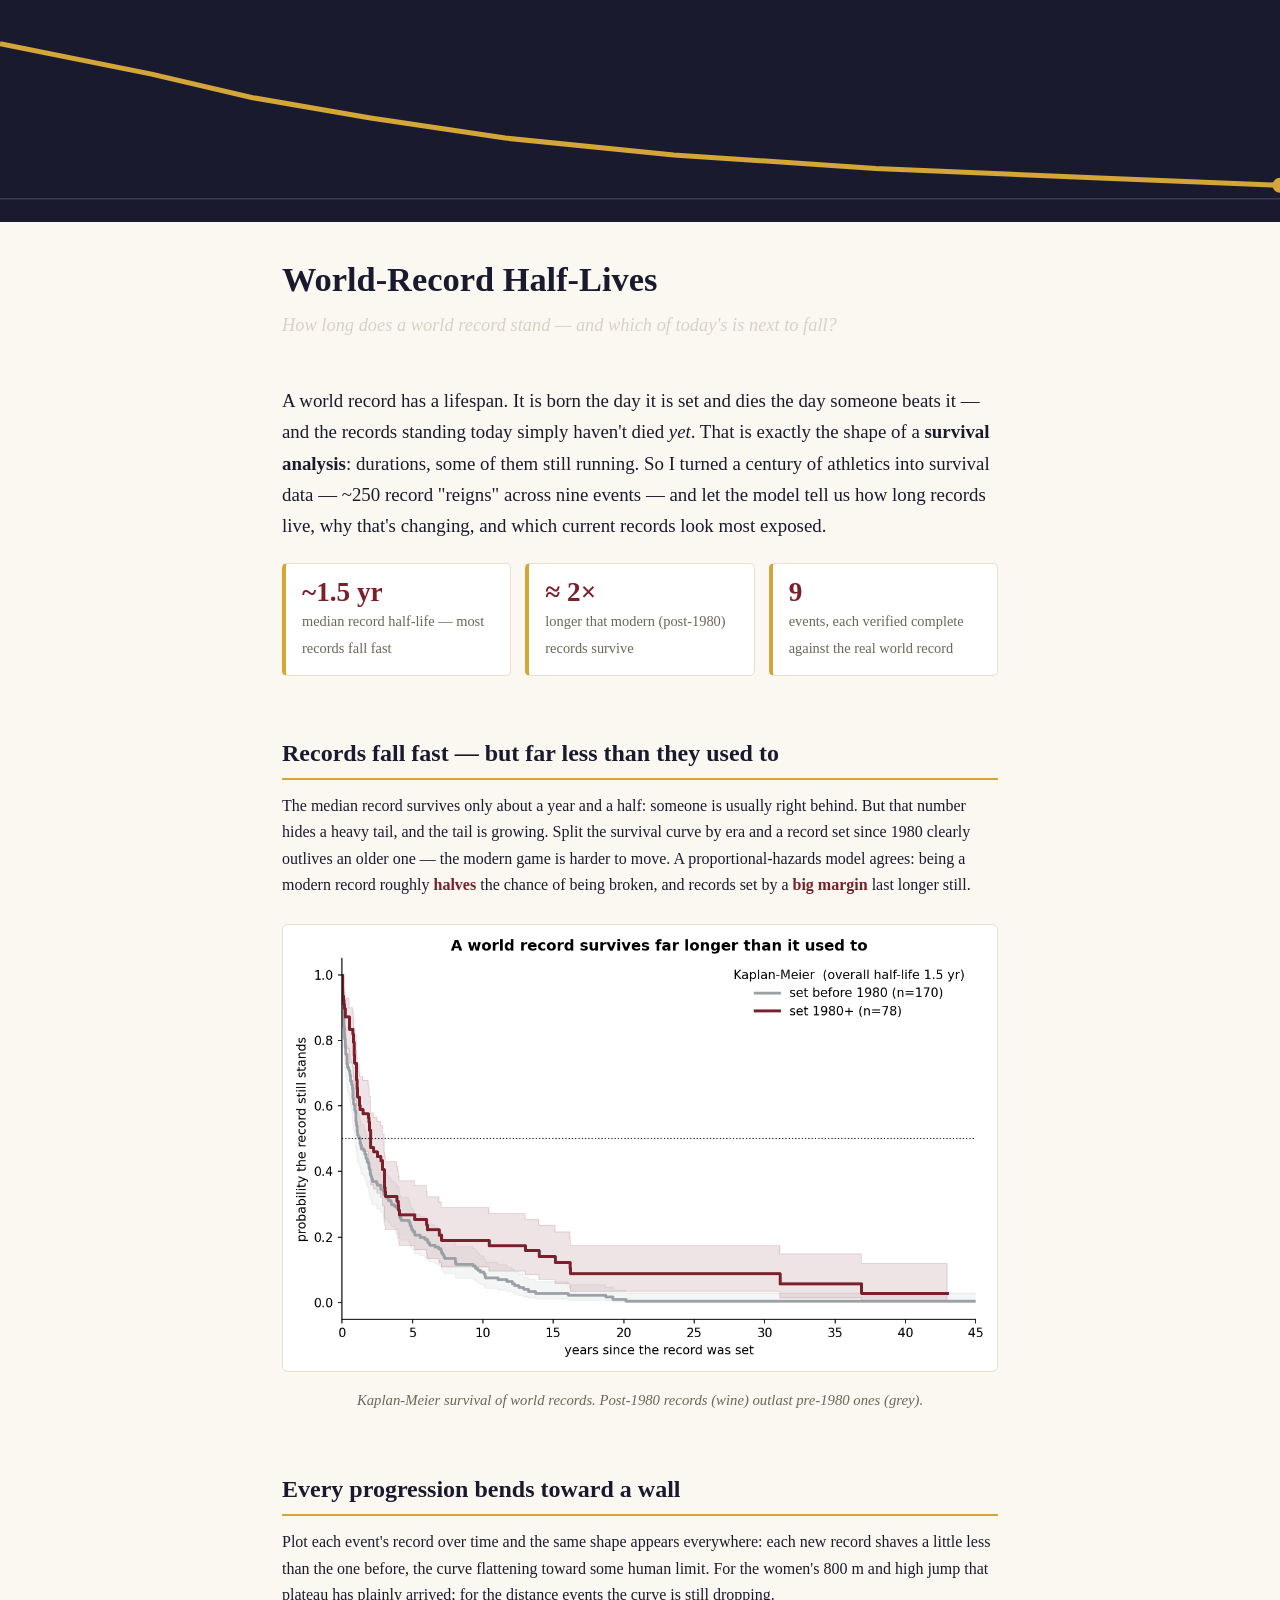
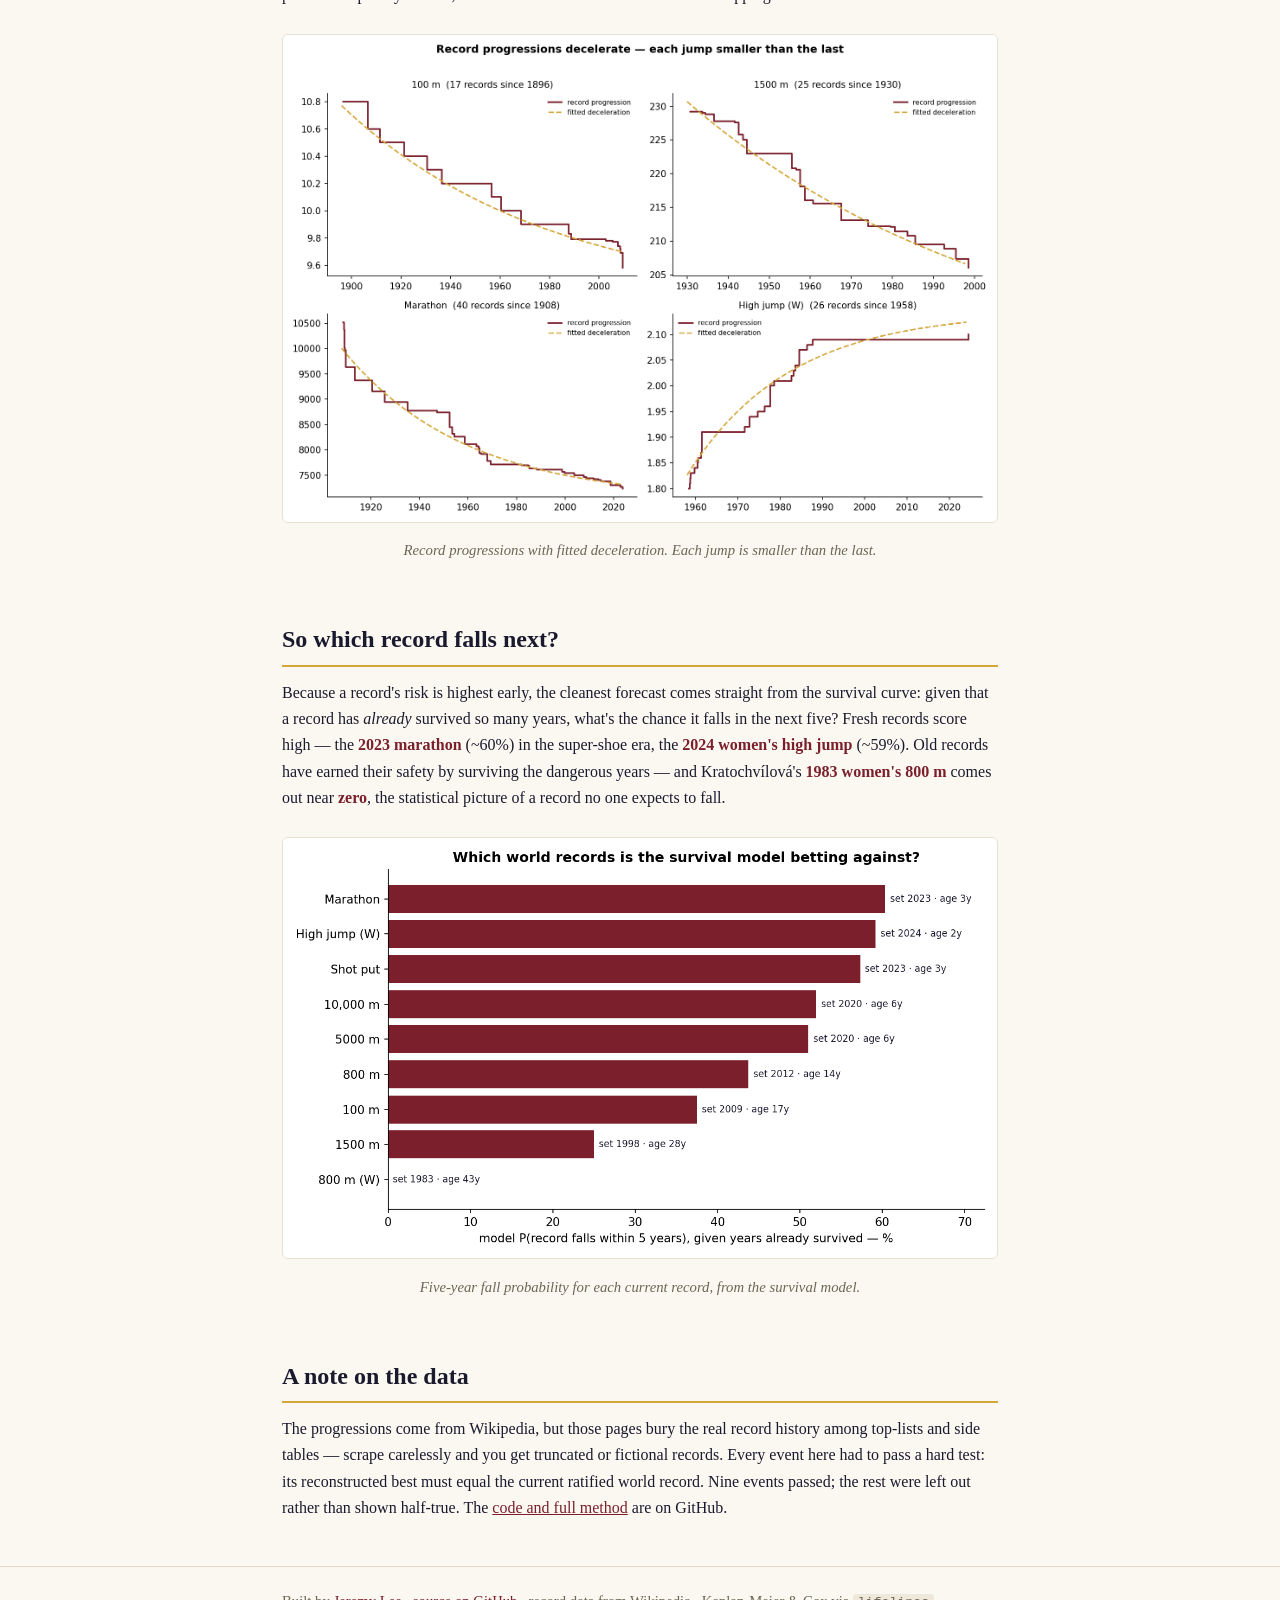
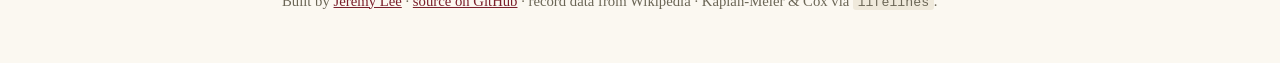
==== index.html @ ebfc352e "World-record half-lives: a survival analysis of when records fall Kaplan-Meier + Cox proportional ha" ====
<!doctype html>
<html lang="en">
<head>
<meta charset="utf-8">
<meta name="viewport" content="width=device-width, initial-scale=1">
<title>World-Record Half-Lives — how long records stand</title>
<meta name="description" content="A survival analysis of track & field world records: how long they stand, why modern records last longer, and which of today's records is most likely to fall next.">
<style>
  :root{ --paper:#FBF8F1; --ink:#1a1a2e; --wine:#7a1f2b; --gold:#D4A537; --mut:#6b6656; }
  *{box-sizing:border-box}
  body{margin:0;background:var(--paper);color:var(--ink);
       font-family:Georgia,'Times New Roman',serif;line-height:1.65;}
  .band{background:var(--ink);color:var(--paper);padding:0;}
  .band svg{display:block;width:100%;height:auto}
  .wrap{max-width:760px;margin:0 auto;padding:0 22px;}
  header .wrap{padding:38px 22px 30px;}
  h1{font-size:2.15rem;line-height:1.15;margin:0 0 10px;}
  .sub{font-size:1.15rem;color:#d8d2c4;margin:0;font-style:italic;}
  h2{font-size:1.5rem;margin:2.4em 0 .5em;border-bottom:2px solid var(--gold);padding-bottom:.2em;}
  p{margin:.8em 0;}
  .lead{font-size:1.18rem;}
  figure{margin:1.6em 0;text-align:center;}
  figure img{max-width:100%;height:auto;border:1px solid #e7e0d0;border-radius:6px;background:#fff;}
  figcaption{font-size:.92rem;color:var(--mut);margin-top:.5em;font-style:italic;}
  .stats{display:flex;flex-wrap:wrap;gap:14px;margin:1.4em 0;}
  .stat{flex:1 1 150px;background:#fff;border:1px solid #e7e0d0;border-left:4px solid var(--gold);
        border-radius:5px;padding:14px 16px;}
  .stat b{display:block;font-size:1.7rem;color:var(--wine);line-height:1.1;}
  .stat span{font-size:.9rem;color:var(--mut);}
  em.k{color:var(--wine);font-style:normal;font-weight:bold;}
  a{color:var(--wine);}
  footer{border-top:1px solid #e0d9c8;margin-top:3em;padding:22px 0 50px;color:var(--mut);font-size:.92rem;}
  code{background:#efe9db;padding:.05em .35em;border-radius:3px;font-size:.9em;}
</style>
</head>
<body>
<div class="band">
  <svg viewBox="0 0 760 132" preserveAspectRatio="none" role="img" aria-label="decaying record progression">
    <polyline points="0,26 90,44 150,58 220,70 300,82 400,92 520,100 660,106 760,110"
      fill="none" stroke="#D4A537" stroke-width="3"/>
    <line x1="0" y1="118" x2="760" y2="118" stroke="#3a3a55" stroke-width="1"/>
    <circle cx="760" cy="110" r="4.5" fill="#D4A537"/>
  </svg>
</div>
<header>
  <div class="wrap">
    <h1>World-Record Half-Lives</h1>
    <p class="sub">How long does a world record stand — and which of today's is next to fall?</p>
  </div>
</header>

<main class="wrap">
  <p class="lead">A world record has a lifespan. It is born the day it is set and dies the day
  someone beats it — and the records standing today simply haven't died <em>yet</em>. That is
  exactly the shape of a <strong>survival analysis</strong>: durations, some of them still running.
  So I turned a century of athletics into survival data — ~250 record "reigns" across nine events —
  and let the model tell us how long records live, why that's changing, and which current records
  look most exposed.</p>

  <div class="stats">
    <div class="stat"><b>~1.5 yr</b><span>median record half-life — most records fall fast</span></div>
    <div class="stat"><b>≈ 2×</b><span>longer that modern (post-1980) records survive</span></div>
    <div class="stat"><b>9</b><span>events, each verified complete against the real world record</span></div>
  </div>

  <h2>Records fall fast — but far less than they used to</h2>
  <p>The median record survives only about a year and a half: someone is usually right behind.
  But that number hides a heavy tail, and the tail is growing. Split the survival curve by era and
  a record set since 1980 clearly outlives an older one — the modern game is harder to move. A
  proportional-hazards model agrees: being a modern record roughly <em class="k">halves</em> the
  chance of being broken, and records set by a <em class="k">big margin</em> last longer still.</p>
  <figure>
    <img src="figures/record_survival.png" alt="Kaplan-Meier survival curves for records set before vs after 1980">
    <figcaption>Kaplan-Meier survival of world records. Post-1980 records (wine) outlast pre-1980 ones (grey).</figcaption>
  </figure>

  <h2>Every progression bends toward a wall</h2>
  <p>Plot each event's record over time and the same shape appears everywhere: each new record
  shaves a little less than the one before, the curve flattening toward some human limit. For the
  women's 800 m and high jump that plateau has plainly arrived; for the distance events the curve is
  still dropping.</p>
  <figure>
    <img src="figures/progressions.png" alt="Record progressions for four events with fitted deceleration curves">
    <figcaption>Record progressions with fitted deceleration. Each jump is smaller than the last.</figcaption>
  </figure>

  <h2>So which record falls next?</h2>
  <p>Because a record's risk is highest early, the cleanest forecast comes straight from the survival
  curve: given that a record has <em>already</em> survived so many years, what's the chance it falls
  in the next five? Fresh records score high — the <em class="k">2023 marathon</em> (~60%) in the
  super-shoe era, the <em class="k">2024 women's high jump</em> (~59%). Old records have earned their
  safety by surviving the dangerous years — and Kratochvílová's <em class="k">1983 women's 800 m</em>
  comes out near <em class="k">zero</em>, the statistical picture of a record no one expects to fall.</p>
  <figure>
    <img src="figures/vulnerability.png" alt="Model probability each current record falls within five years">
    <figcaption>Five-year fall probability for each current record, from the survival model.</figcaption>
  </figure>

  <h2>A note on the data</h2>
  <p>The progressions come from Wikipedia, but those pages bury the real record history among
  top-lists and side tables — scrape carelessly and you get truncated or fictional records. Every
  event here had to pass a hard test: its reconstructed best must equal the current ratified world
  record. Nine events passed; the rest were left out rather than shown half-true. The
  <a href="https://github.com/lyhjeremy/world-record-half-lives">code and full method</a> are on GitHub.</p>
</main>

<footer>
  <div class="wrap">
    Built by <a href="https://github.com/lyhjeremy">Jeremy Lee</a> ·
    <a href="https://github.com/lyhjeremy/world-record-half-lives">source on GitHub</a> ·
    record data from Wikipedia · Kaplan-Meier &amp; Cox via <code>lifelines</code>.
  </div>
</footer>
</body>
</html>
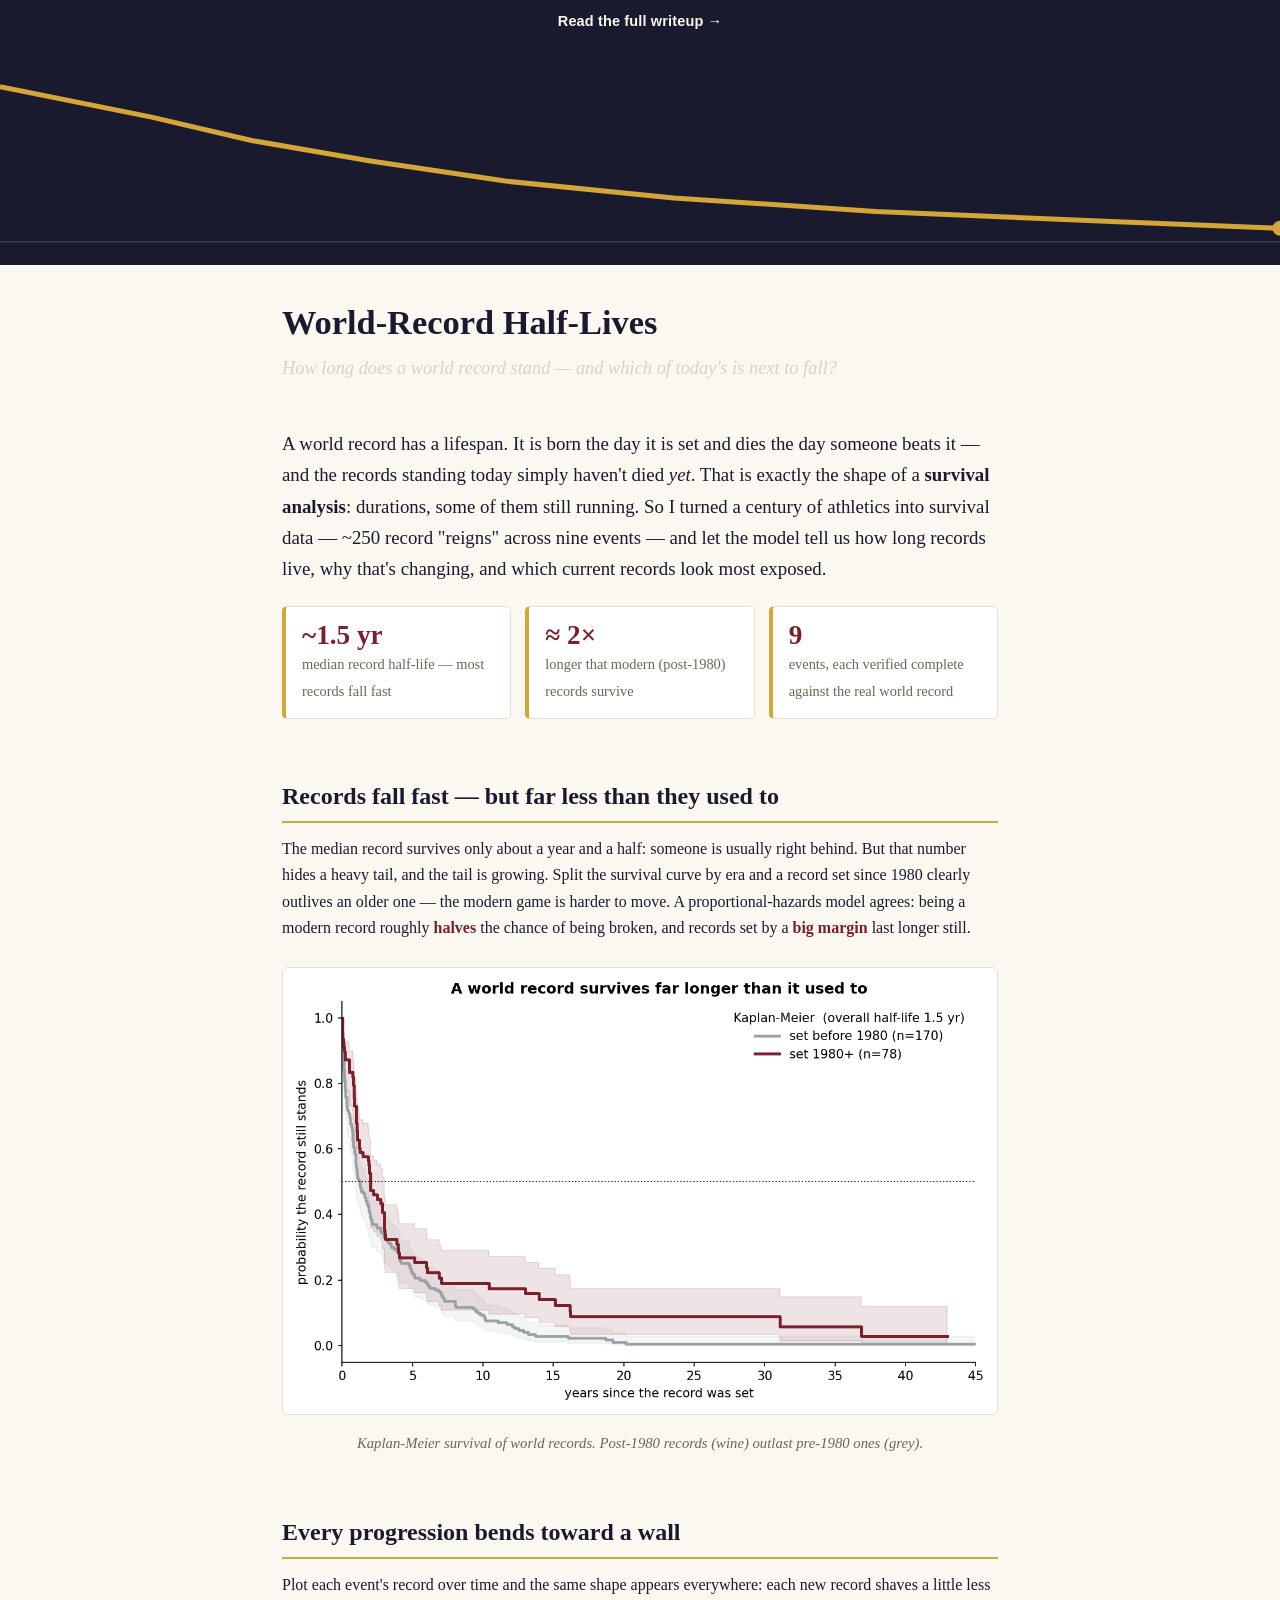
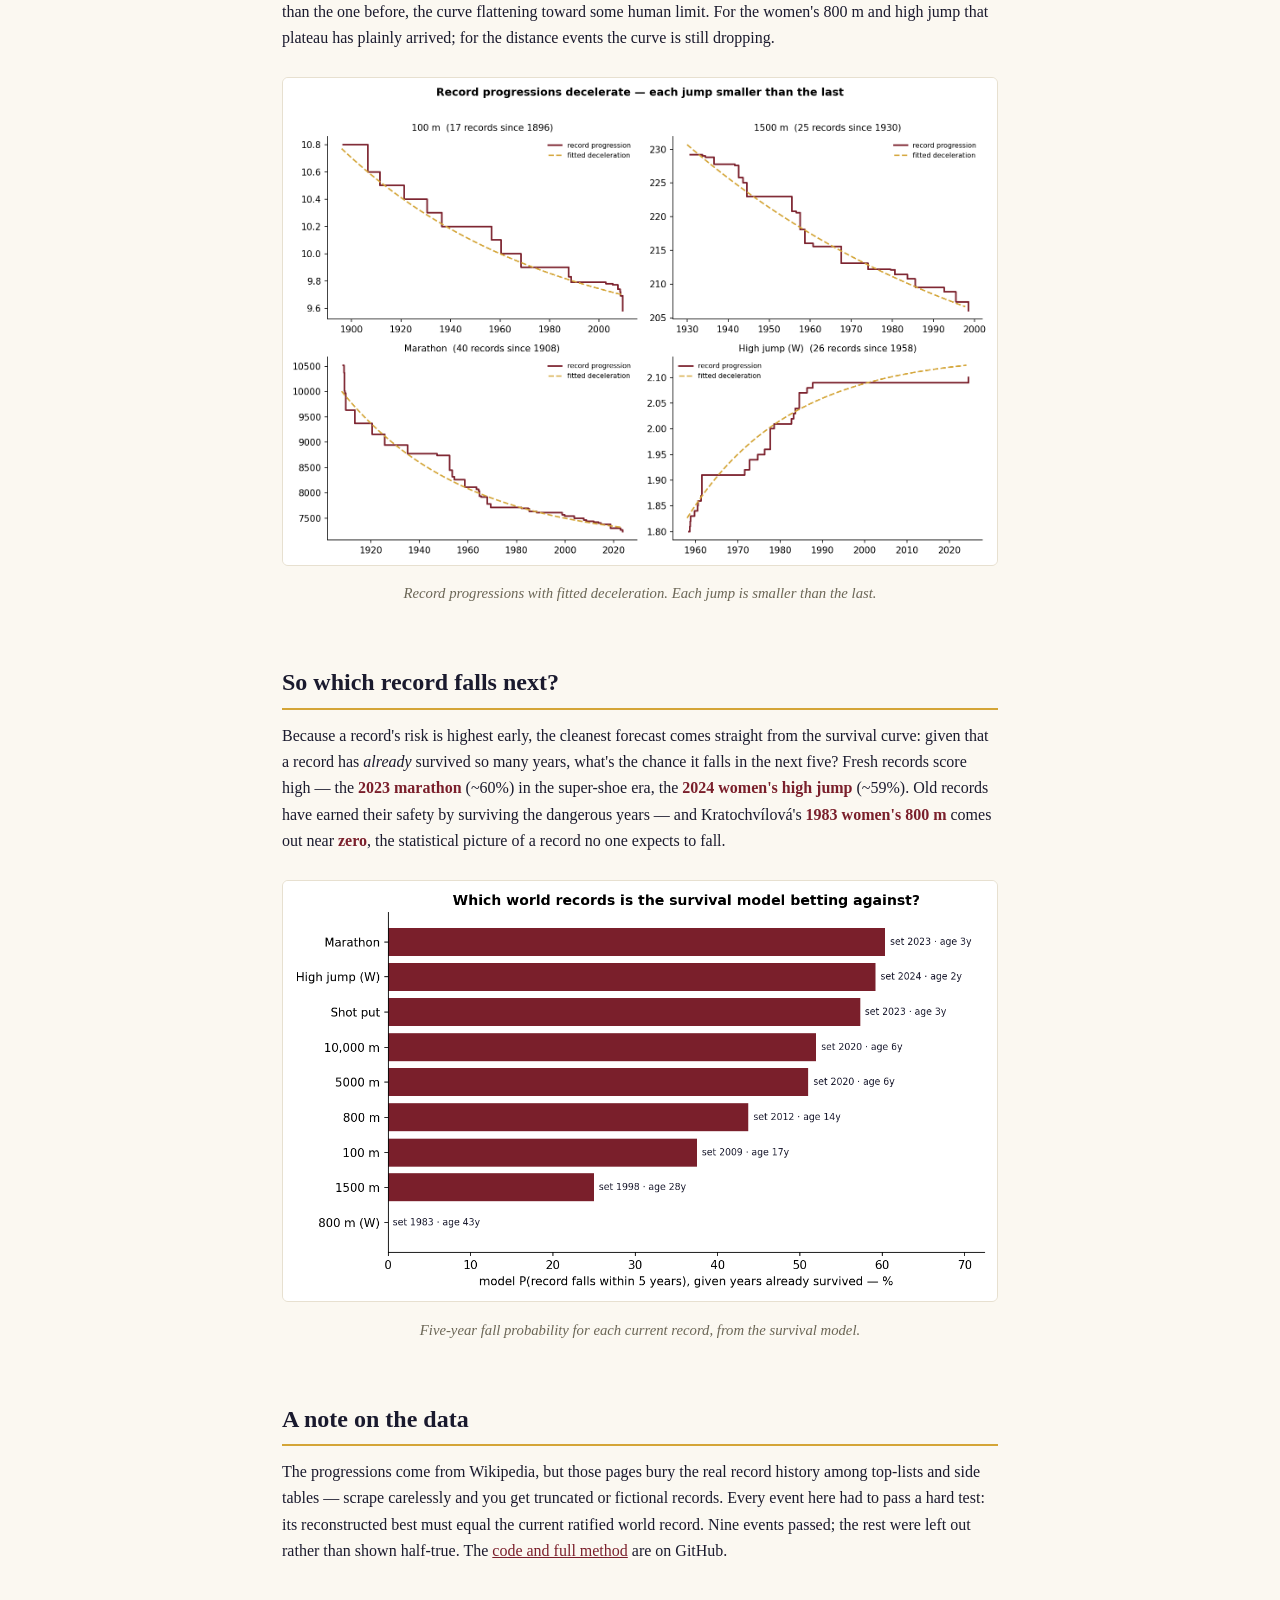
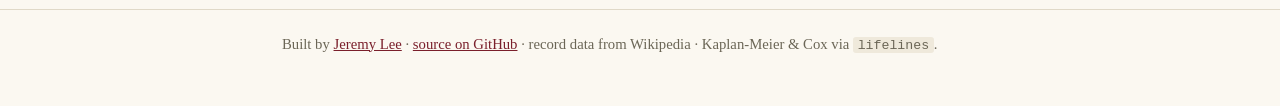
==== commit df873557: "Link the writeup page from the landing page Nothing on the published site pointed at /overview/ befo" ====
--- a/index.html
+++ b/index.html
@@ -34,6 +34,8 @@
 </style>
 </head>
 <body>
+<a href="overview/" data-overview-link style="display:block;background:#1a1a2e;color:#FBF8F1;text-align:center;padding:11px 18px;font:600 14.5px/1.45 -apple-system,'Helvetica Neue',Arial,sans-serif;letter-spacing:.01em;text-decoration:none">Read the full writeup&nbsp;&rarr;</a>
+
 <div class="band">
   <svg viewBox="0 0 760 132" preserveAspectRatio="none" role="img" aria-label="decaying record progression">
     <polyline points="0,26 90,44 150,58 220,70 300,82 400,92 520,100 660,106 760,110"
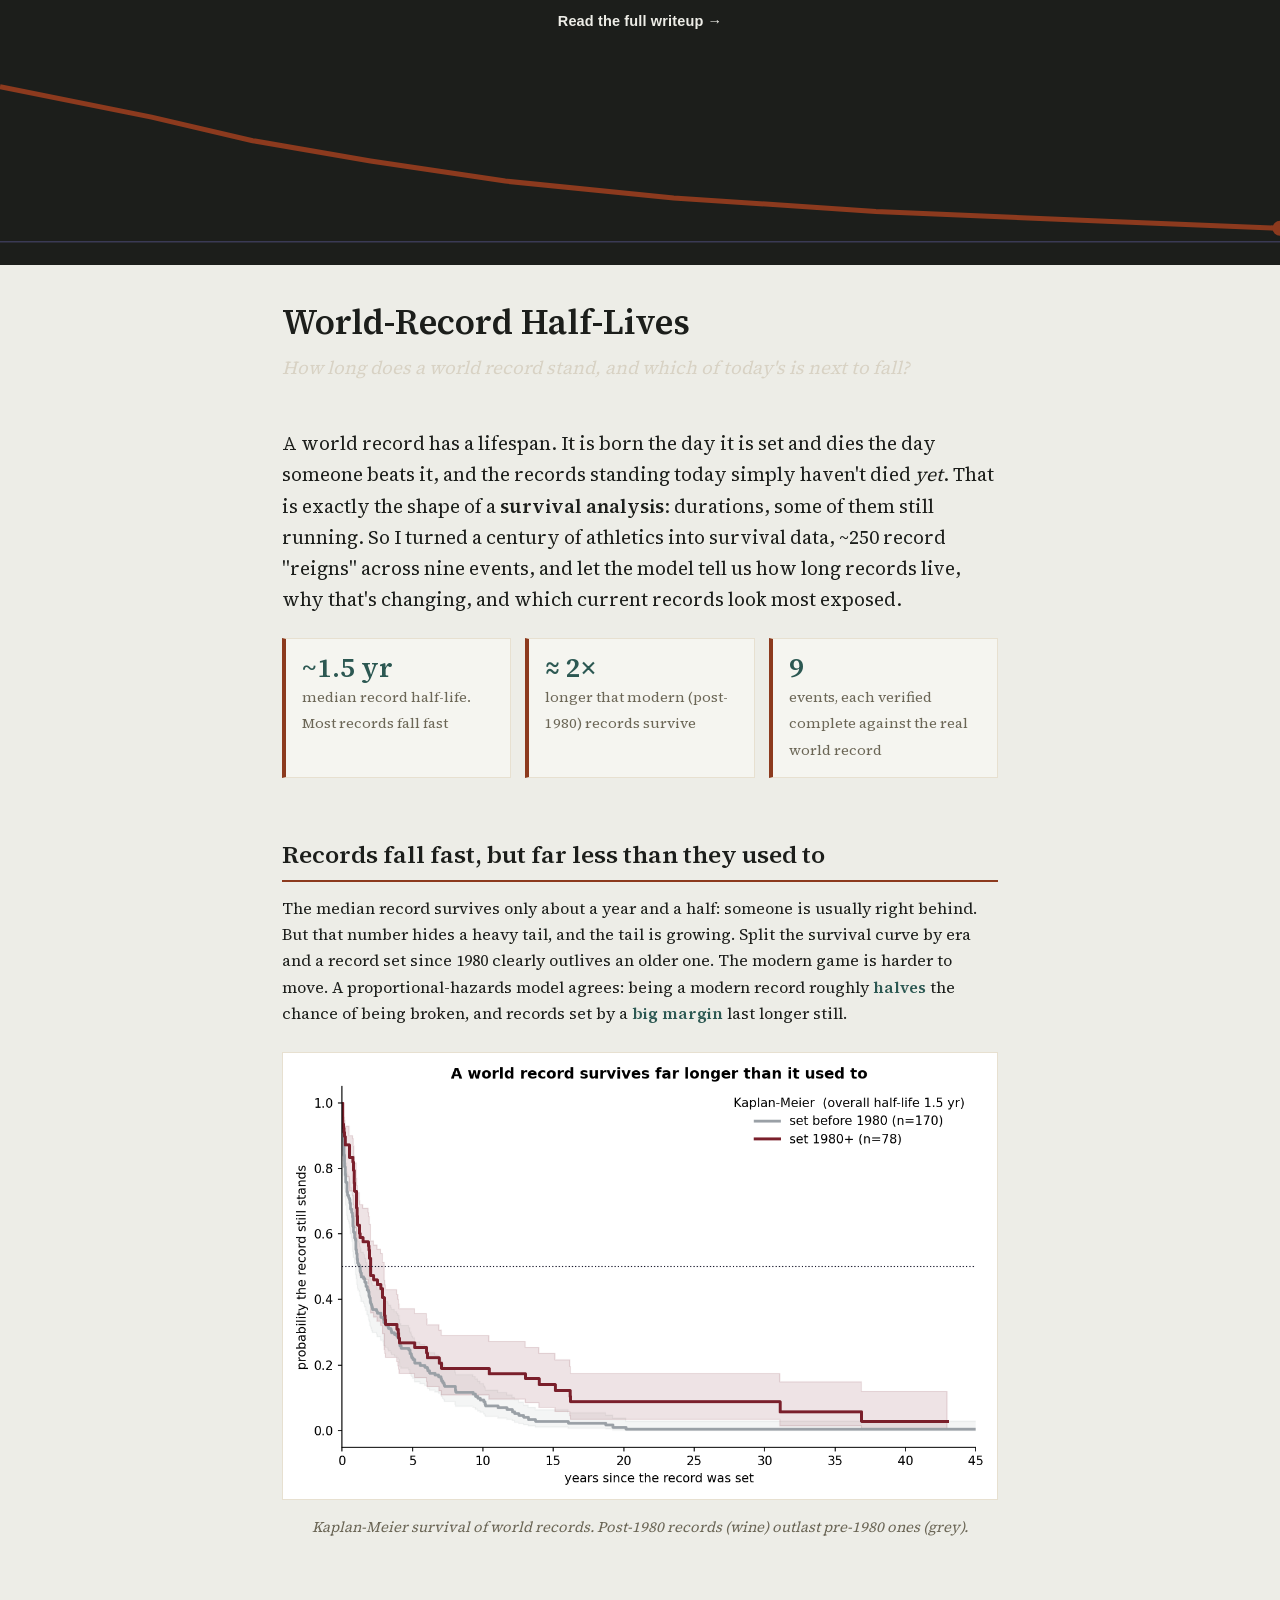
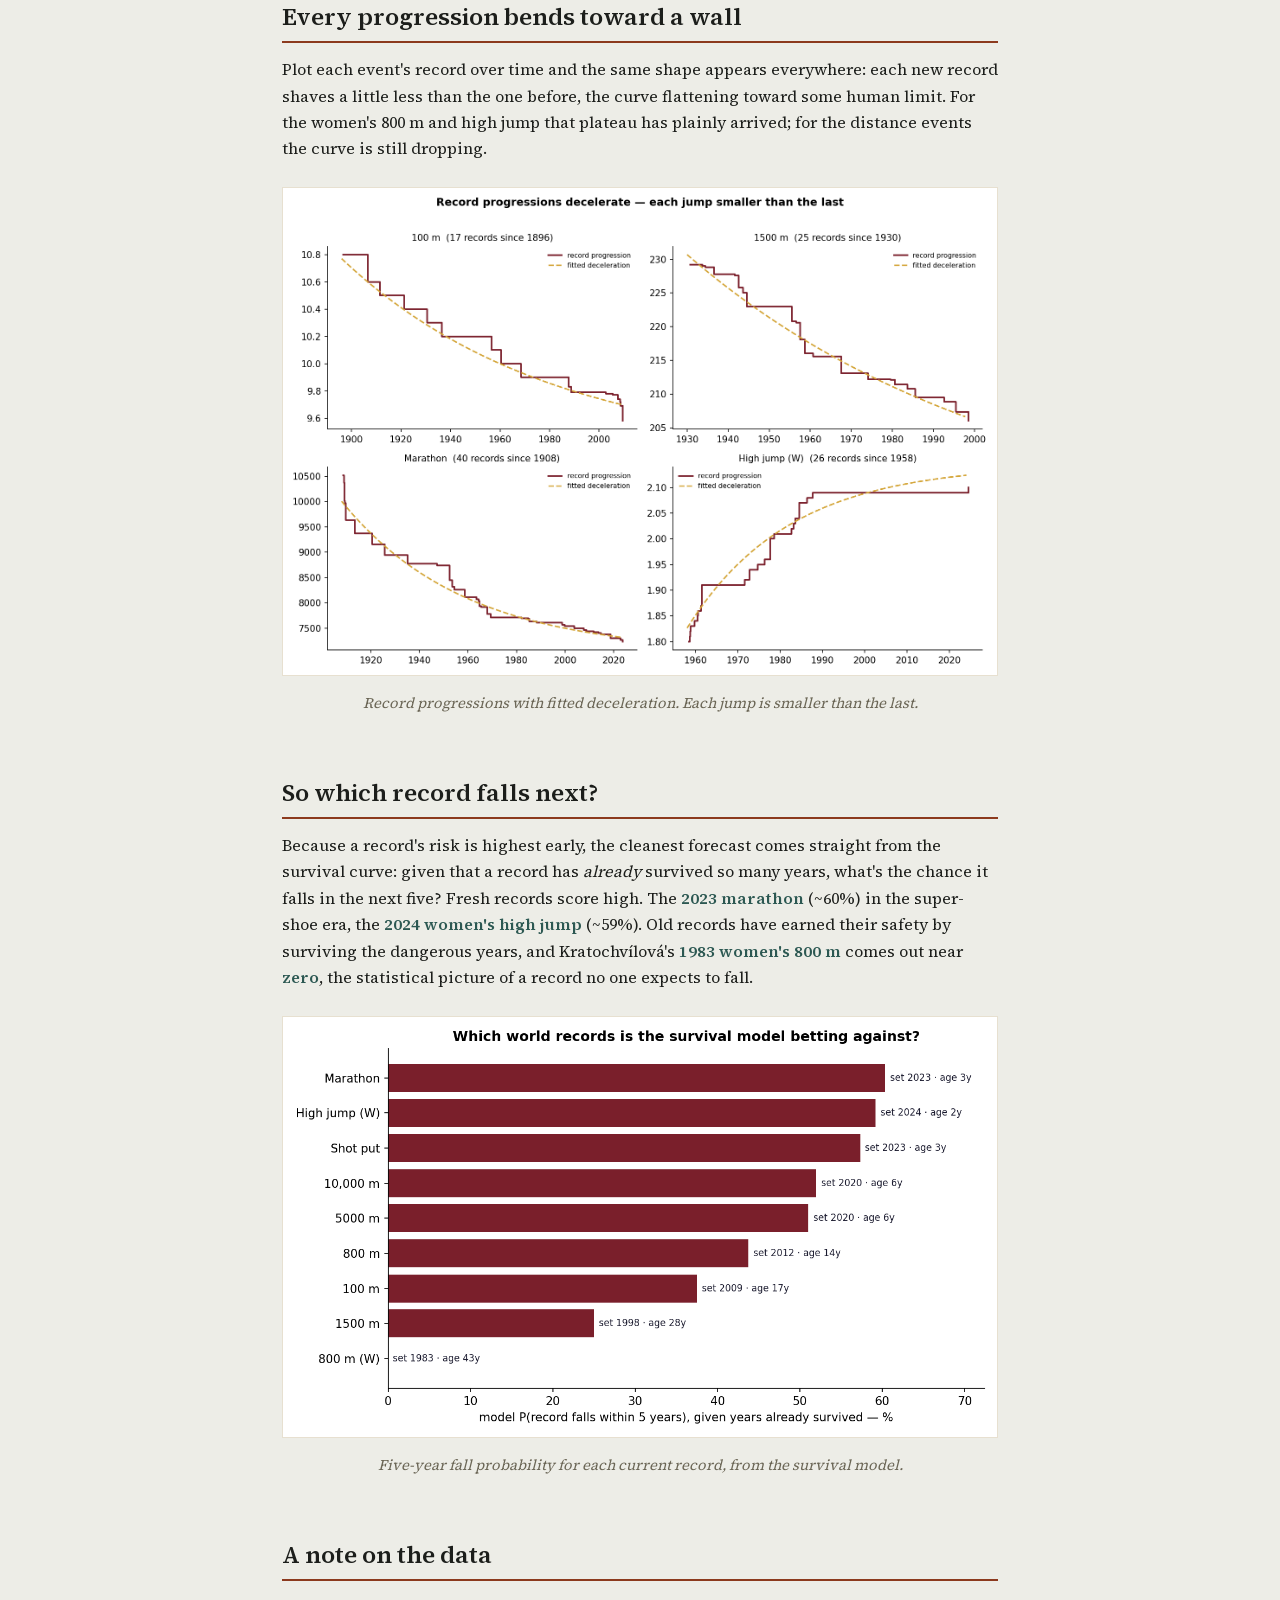
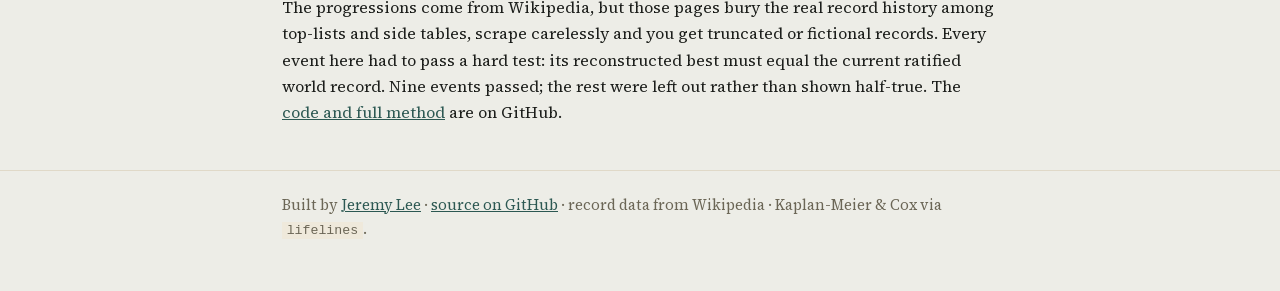
==== commit eae3f0f9: "Adopt the Ledger house style Replaces the cream and gold Georgia style with a technical-document ide" ====
--- a/index.html
+++ b/index.html
@@ -3,13 +3,19 @@
 <head>
 <meta charset="utf-8">
 <meta name="viewport" content="width=device-width, initial-scale=1">
-<title>World-Record Half-Lives — how long records stand</title>
+<title>World-Record Half-Lives: how long records stand</title>
 <meta name="description" content="A survival analysis of track & field world records: how long they stand, why modern records last longer, and which of today's records is most likely to fall next.">
 <style>
-  :root{ --paper:#FBF8F1; --ink:#1a1a2e; --wine:#7a1f2b; --gold:#D4A537; --mut:#6b6656; }
+@font-face{font-family:"Source Serif 4";src:url("fonts/SourceSerif4-400.woff2")format("woff2");font-weight:400;font-display:swap}
+@font-face{font-family:"Source Serif 4";src:url("fonts/SourceSerif4-600.woff2")format("woff2");font-weight:600;font-display:swap}
+@font-face{font-family:"IBM Plex Sans";src:url("fonts/IBMPlexSans-400.woff2")format("woff2");font-weight:400;font-display:swap}
+@font-face{font-family:"IBM Plex Sans";src:url("fonts/IBMPlexSans-600.woff2")format("woff2");font-weight:600;font-display:swap}
+@font-face{font-family:"IBM Plex Mono";src:url("fonts/IBMPlexMono-400.woff2")format("woff2");font-weight:400;font-display:swap}
+
+  :root{ --paper:#EDEDE7; --ink:#1C1E1B; --wine:#2C5852; --gold:#8C3A1E; --mut:#6b6656; }
   *{box-sizing:border-box}
   body{margin:0;background:var(--paper);color:var(--ink);
-       font-family:Georgia,'Times New Roman',serif;line-height:1.65;}
+       font-family:"Source Serif 4", "Iowan Old Style", "Palatino Linotype", Palatino, serif;line-height:1.65;}
   .band{background:var(--ink);color:var(--paper);padding:0;}
   .band svg{display:block;width:100%;height:auto}
   .wrap{max-width:760px;margin:0 auto;padding:0 22px;}
@@ -20,55 +26,54 @@
   p{margin:.8em 0;}
   .lead{font-size:1.18rem;}
   figure{margin:1.6em 0;text-align:center;}
-  figure img{max-width:100%;height:auto;border:1px solid #e7e0d0;border-radius:6px;background:#fff;}
+  figure img{max-width:100%;height:auto;border:1px solid #e7e0d0;border-radius: 0;background:#F5F5F0;}
   figcaption{font-size:.92rem;color:var(--mut);margin-top:.5em;font-style:italic;}
   .stats{display:flex;flex-wrap:wrap;gap:14px;margin:1.4em 0;}
-  .stat{flex:1 1 150px;background:#fff;border:1px solid #e7e0d0;border-left:4px solid var(--gold);
-        border-radius:5px;padding:14px 16px;}
+  .stat{flex:1 1 150px;background:#F5F5F0;border:1px solid #e7e0d0;border-left:4px solid var(--gold);
+        border-radius: 0;padding:14px 16px;}
   .stat b{display:block;font-size:1.7rem;color:var(--wine);line-height:1.1;}
   .stat span{font-size:.9rem;color:var(--mut);}
   em.k{color:var(--wine);font-style:normal;font-weight:bold;}
   a{color:var(--wine);}
   footer{border-top:1px solid #e0d9c8;margin-top:3em;padding:22px 0 50px;color:var(--mut);font-size:.92rem;}
-  code{background:#efe9db;padding:.05em .35em;border-radius:3px;font-size:.9em;}
+  code{background:#efe9db;padding:.05em .35em;border-radius: 0;font-size:.9em;}
 </style>
 </head>
 <body>
-<a href="overview/" data-overview-link style="display:block;background:#1a1a2e;color:#FBF8F1;text-align:center;padding:11px 18px;font:600 14.5px/1.45 -apple-system,'Helvetica Neue',Arial,sans-serif;letter-spacing:.01em;text-decoration:none">Read the full writeup&nbsp;&rarr;</a>
+<a href="overview/" data-overview-link style="display:block;background:#1C1E1B;color:#EDEDE7;text-align:center;padding:11px 18px;font:600 14.5px/1.45 -apple-system,'Helvetica Neue',Arial,sans-serif;letter-spacing:.01em;text-decoration:none">Read the full writeup&nbsp;&rarr;</a>
 
 <div class="band">
   <svg viewBox="0 0 760 132" preserveAspectRatio="none" role="img" aria-label="decaying record progression">
     <polyline points="0,26 90,44 150,58 220,70 300,82 400,92 520,100 660,106 760,110"
-      fill="none" stroke="#D4A537" stroke-width="3"/>
+      fill="none" stroke="#8C3A1E" stroke-width="3"/>
     <line x1="0" y1="118" x2="760" y2="118" stroke="#3a3a55" stroke-width="1"/>
-    <circle cx="760" cy="110" r="4.5" fill="#D4A537"/>
+    <circle cx="760" cy="110" r="4.5" fill="#8C3A1E"/>
   </svg>
 </div>
 <header>
   <div class="wrap">
     <h1>World-Record Half-Lives</h1>
-    <p class="sub">How long does a world record stand — and which of today's is next to fall?</p>
+    <p class="sub">How long does a world record stand, and which of today's is next to fall?</p>
   </div>
 </header>
 
 <main class="wrap">
   <p class="lead">A world record has a lifespan. It is born the day it is set and dies the day
-  someone beats it — and the records standing today simply haven't died <em>yet</em>. That is
+  someone beats it, and the records standing today simply haven't died <em>yet</em>. That is
   exactly the shape of a <strong>survival analysis</strong>: durations, some of them still running.
-  So I turned a century of athletics into survival data — ~250 record "reigns" across nine events —
-  and let the model tell us how long records live, why that's changing, and which current records
+  So I turned a century of athletics into survival data, ~250 record "reigns" across nine events, and let the model tell us how long records live, why that's changing, and which current records
   look most exposed.</p>
 
   <div class="stats">
-    <div class="stat"><b>~1.5 yr</b><span>median record half-life — most records fall fast</span></div>
+    <div class="stat"><b>~1.5 yr</b><span>median record half-life. Most records fall fast</span></div>
     <div class="stat"><b>≈ 2×</b><span>longer that modern (post-1980) records survive</span></div>
     <div class="stat"><b>9</b><span>events, each verified complete against the real world record</span></div>
   </div>
 
-  <h2>Records fall fast — but far less than they used to</h2>
+  <h2>Records fall fast, but far less than they used to</h2>
   <p>The median record survives only about a year and a half: someone is usually right behind.
   But that number hides a heavy tail, and the tail is growing. Split the survival curve by era and
-  a record set since 1980 clearly outlives an older one — the modern game is harder to move. A
+  a record set since 1980 clearly outlives an older one. The modern game is harder to move. A
   proportional-hazards model agrees: being a modern record roughly <em class="k">halves</em> the
   chance of being broken, and records set by a <em class="k">big margin</em> last longer still.</p>
   <figure>
@@ -89,9 +94,9 @@
   <h2>So which record falls next?</h2>
   <p>Because a record's risk is highest early, the cleanest forecast comes straight from the survival
   curve: given that a record has <em>already</em> survived so many years, what's the chance it falls
-  in the next five? Fresh records score high — the <em class="k">2023 marathon</em> (~60%) in the
+  in the next five? Fresh records score high. The <em class="k">2023 marathon</em> (~60%) in the
   super-shoe era, the <em class="k">2024 women's high jump</em> (~59%). Old records have earned their
-  safety by surviving the dangerous years — and Kratochvílová's <em class="k">1983 women's 800 m</em>
+  safety by surviving the dangerous years, and Kratochvílová's <em class="k">1983 women's 800 m</em>
   comes out near <em class="k">zero</em>, the statistical picture of a record no one expects to fall.</p>
   <figure>
     <img src="figures/vulnerability.png" alt="Model probability each current record falls within five years">
@@ -100,7 +105,7 @@
 
   <h2>A note on the data</h2>
   <p>The progressions come from Wikipedia, but those pages bury the real record history among
-  top-lists and side tables — scrape carelessly and you get truncated or fictional records. Every
+  top-lists and side tables, scrape carelessly and you get truncated or fictional records. Every
   event here had to pass a hard test: its reconstructed best must equal the current ratified world
   record. Nine events passed; the rest were left out rather than shown half-true. The
   <a href="https://github.com/lyhjeremy/world-record-half-lives">code and full method</a> are on GitHub.</p>
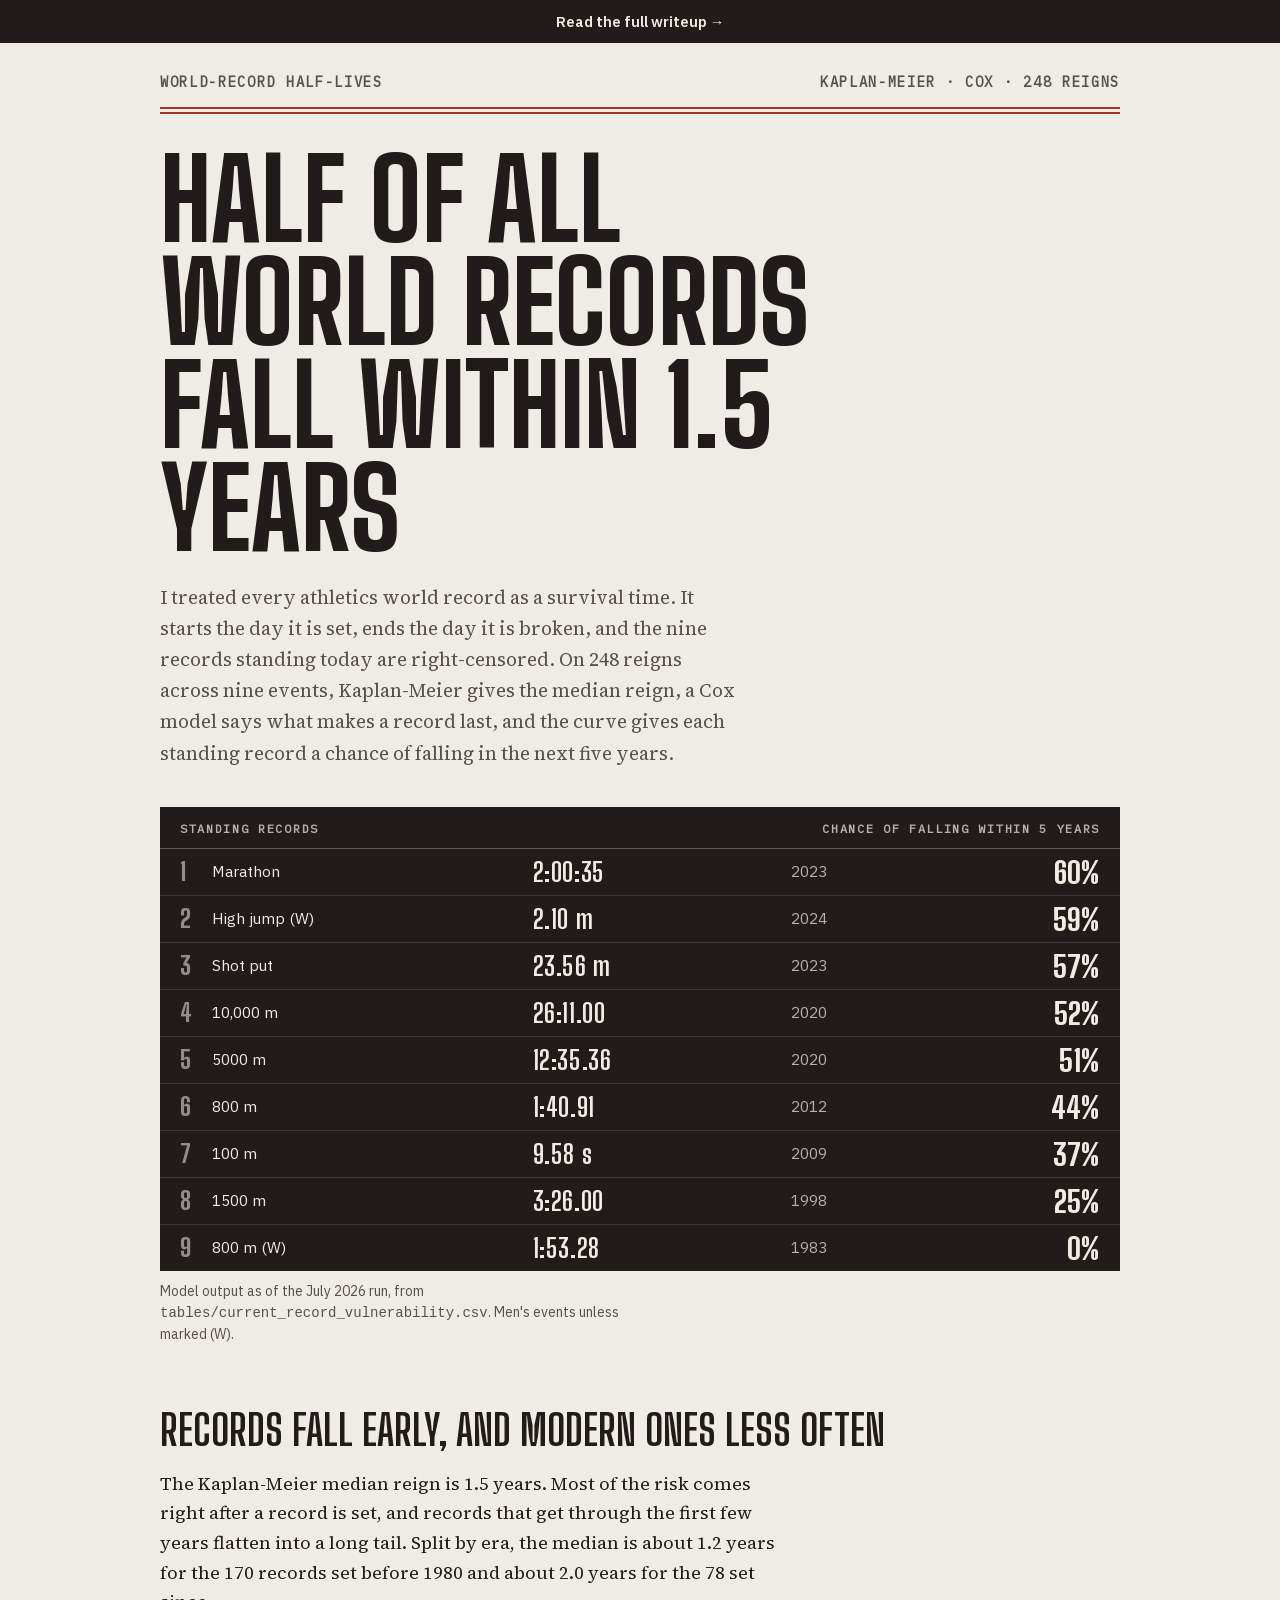
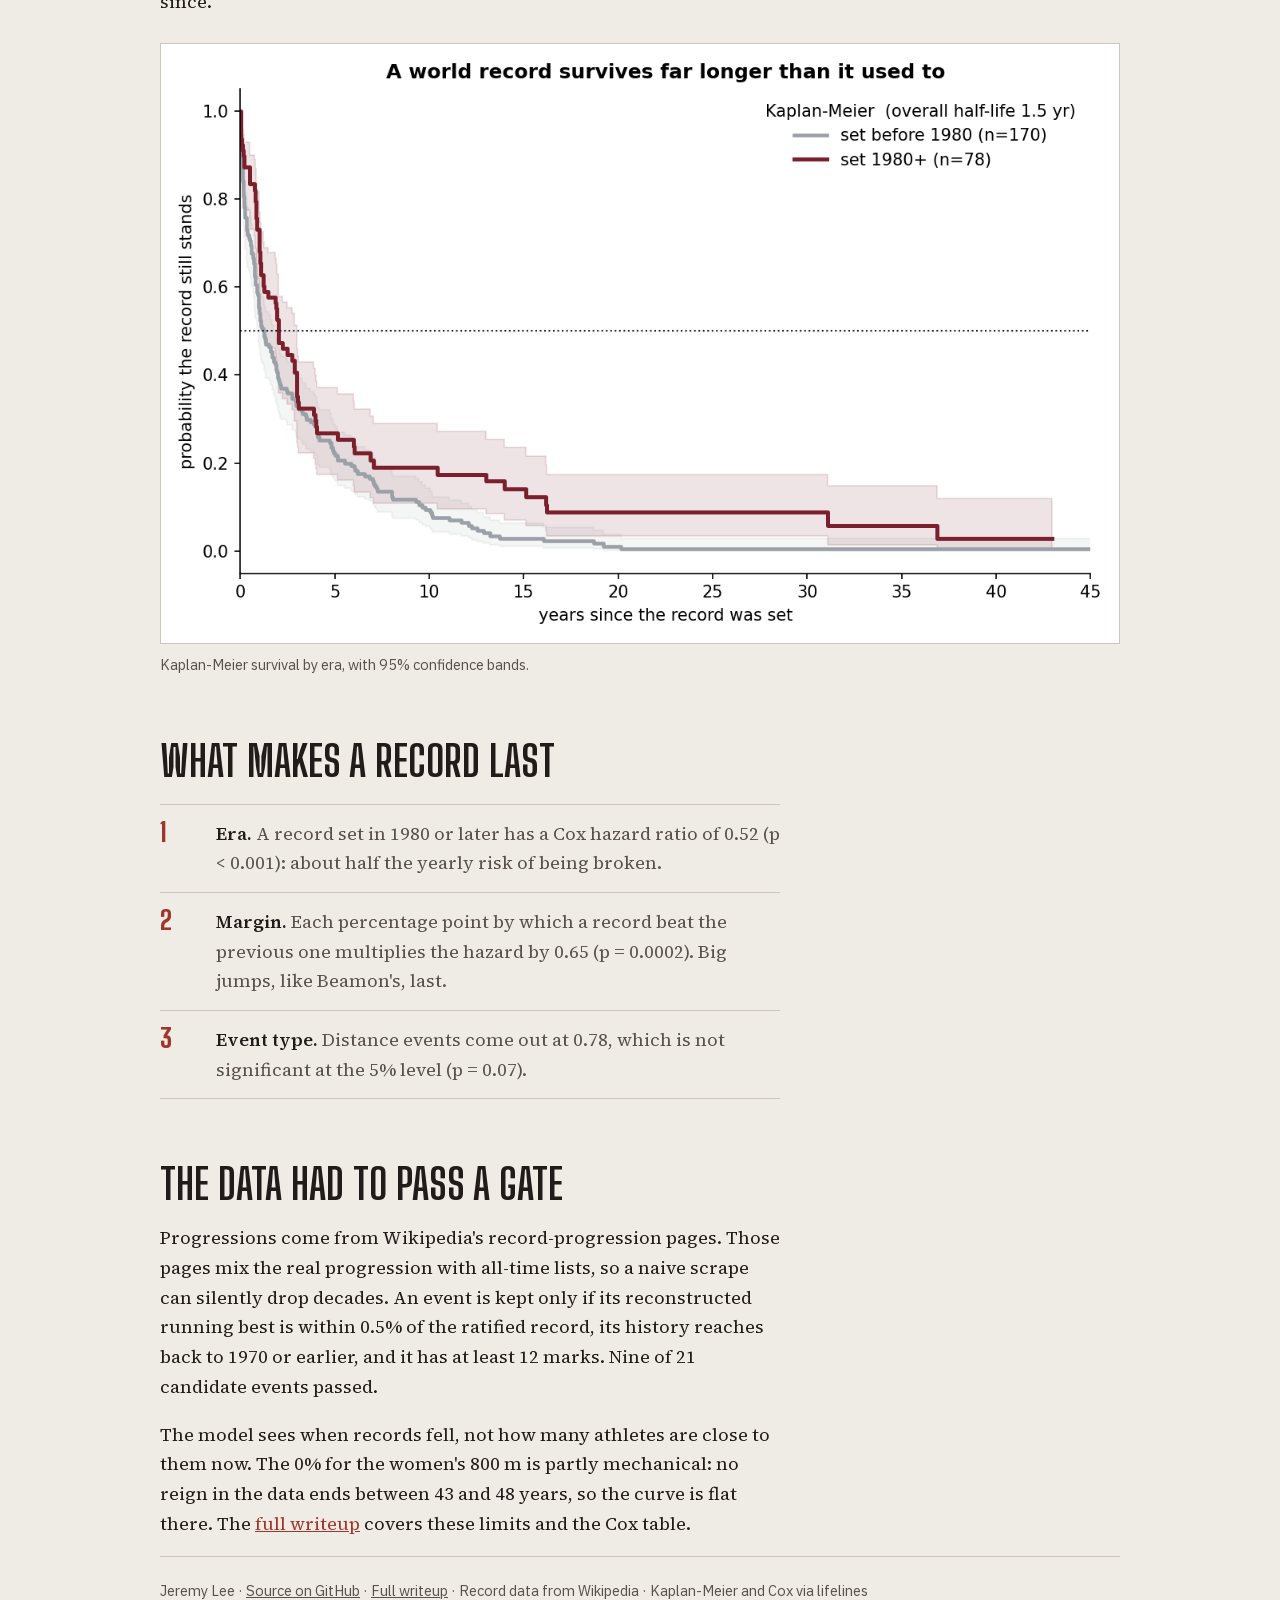
==== commit b7134afe: "Refresh README, write-up and pages (track family)" ====
--- a/index.html
+++ b/index.html
@@ -3,120 +3,112 @@
 <head>
 <meta charset="utf-8">
 <meta name="viewport" content="width=device-width, initial-scale=1">
-<title>World-Record Half-Lives: how long records stand</title>
-<meta name="description" content="A survival analysis of track & field world records: how long they stand, why modern records last longer, and which of today's records is most likely to fall next.">
+<title>World-record half-lives: how long athletics records stand</title>
+<meta name="description" content="A survival analysis of 248 athletics world-record reigns: Kaplan-Meier puts the median reign at 1.5 years, a Cox model finds records set since 1980 fall at about half the rate, and each standing record gets a five-year fall probability.">
+<link rel="stylesheet" href="assets/family.css">
 <style>
-@font-face{font-family:"Source Serif 4";src:url("fonts/SourceSerif4-400.woff2")format("woff2");font-weight:400;font-display:swap}
-@font-face{font-family:"Source Serif 4";src:url("fonts/SourceSerif4-600.woff2")format("woff2");font-weight:600;font-display:swap}
-@font-face{font-family:"IBM Plex Sans";src:url("fonts/IBMPlexSans-400.woff2")format("woff2");font-weight:400;font-display:swap}
-@font-face{font-family:"IBM Plex Sans";src:url("fonts/IBMPlexSans-600.woff2")format("woff2");font-weight:600;font-display:swap}
-@font-face{font-family:"IBM Plex Mono";src:url("fonts/IBMPlexMono-400.woff2")format("woff2");font-weight:400;font-display:swap}
-
-  :root{ --paper:#EDEDE7; --ink:#1C1E1B; --wine:#2C5852; --gold:#8C3A1E; --mut:#6b6656; }
-  *{box-sizing:border-box}
-  body{margin:0;background:var(--paper);color:var(--ink);
-       font-family:"Source Serif 4", "Iowan Old Style", "Palatino Linotype", Palatino, serif;line-height:1.65;}
-  .band{background:var(--ink);color:var(--paper);padding:0;}
-  .band svg{display:block;width:100%;height:auto}
-  .wrap{max-width:760px;margin:0 auto;padding:0 22px;}
-  header .wrap{padding:38px 22px 30px;}
-  h1{font-size:2.15rem;line-height:1.15;margin:0 0 10px;}
-  .sub{font-size:1.15rem;color:#d8d2c4;margin:0;font-style:italic;}
-  h2{font-size:1.5rem;margin:2.4em 0 .5em;border-bottom:2px solid var(--gold);padding-bottom:.2em;}
-  p{margin:.8em 0;}
-  .lead{font-size:1.18rem;}
-  figure{margin:1.6em 0;text-align:center;}
-  figure img{max-width:100%;height:auto;border:1px solid #e7e0d0;border-radius: 0;background:#F5F5F0;}
-  figcaption{font-size:.92rem;color:var(--mut);margin-top:.5em;font-style:italic;}
-  .stats{display:flex;flex-wrap:wrap;gap:14px;margin:1.4em 0;}
-  .stat{flex:1 1 150px;background:#F5F5F0;border:1px solid #e7e0d0;border-left:4px solid var(--gold);
-        border-radius: 0;padding:14px 16px;}
-  .stat b{display:block;font-size:1.7rem;color:var(--wine);line-height:1.1;}
-  .stat span{font-size:.9rem;color:var(--mut);}
-  em.k{color:var(--wine);font-style:normal;font-weight:bold;}
-  a{color:var(--wine);}
-  footer{border-top:1px solid #e0d9c8;margin-top:3em;padding:22px 0 50px;color:var(--mut);font-size:.92rem;}
-  code{background:#efe9db;padding:.05em .35em;border-radius: 0;font-size:.9em;}
+  * { box-sizing: border-box; border-radius: 0; }
+  body { margin: 0; background: var(--paper); color: var(--ink); font-family: var(--font-head);
+         font-size: 18px; line-height: 1.65; }
+  a { color: var(--signal); }
+  :focus-visible { outline: 2px solid var(--signal); outline-offset: 3px; }
+  .bar-link { display: block; background: var(--ink); color: var(--paper); text-align: center; padding: 11px 18px;
+              font: 600 14.5px/1.45 var(--font-body); text-decoration: none; }
+  .bar-link:hover { text-decoration: underline; }
+  .wrap { width: min(100% - 2.6rem, 60rem); margin: 0 auto; }
+  header { padding: 30px 0 0; }
+  .mast { display: flex; justify-content: space-between; gap: 12px; flex-wrap: wrap; align-items: baseline;
+          border-bottom: 7px double var(--signal); padding-bottom: 14px;
+          font: 600 14px/1.4 var(--font-mono); text-transform: uppercase; letter-spacing: .12em; color: var(--ink-2); }
+  h1 { font: 800 clamp(48px, 9vw, 112px)/.92 var(--font-display); text-transform: uppercase; margin: 34px 0 0; max-width: 13ch; }
+  .lede { max-width: 58ch; color: var(--ink-2); margin: 22px 0 0; font-size: 1.05em; }
+  h2 { font: 700 clamp(28px, 4vw, 42px)/1 var(--font-display); text-transform: uppercase; margin: 64px 0 14px; }
+  p { max-width: 62ch; }
+  .board { background: var(--ink); color: var(--paper); margin-top: 38px; overflow-x: auto; }
+  .board-head { display: flex; justify-content: space-between; gap: 10px; flex-wrap: wrap; padding: 14px 20px 10px;
+                border-bottom: 1px solid color-mix(in srgb, var(--paper) 28%, transparent);
+                font: 600 12px/1.4 var(--font-mono); letter-spacing: .14em; text-transform: uppercase;
+                color: color-mix(in srgb, var(--paper) 72%, var(--ink)); }
+  table { border-collapse: collapse; width: 100%; min-width: 440px; font-family: var(--font-body); font-size: 15.5px; }
+  td { padding: 8px 20px 8px 0; border-bottom: 1px solid color-mix(in srgb, var(--paper) 13%, transparent); }
+  tr:last-child td { border-bottom: 0; }
+  td:first-child { padding-left: 20px; width: 52px; font: 800 24px/1 var(--font-display);
+                   color: color-mix(in srgb, var(--paper) 55%, var(--ink)); }
+  .mark { font: 700 26px/1 var(--font-display); letter-spacing: .02em; }
+  .yr { color: color-mix(in srgb, var(--paper) 72%, var(--ink)); }
+  .p { font: 800 30px/1 var(--font-display); text-align: right; }
+  .note { font: 400 14px/1.5 var(--font-body); color: var(--ink-2); margin-top: 10px; }
+  figure { margin: 26px 0 0; }
+  figure img { display: block; max-width: 100%; height: auto; border: 1px solid var(--rule); background: var(--panel); }
+  figcaption { font: 400 14.5px/1.5 var(--font-body); color: var(--ink-2); margin-top: 10px; }
+  .facts { margin: 22px 0 0; padding: 0; list-style: none; border-top: 1px solid var(--rule); counter-reset: lane; max-width: 62ch; }
+  .facts li { counter-increment: lane; display: grid; grid-template-columns: 44px 1fr; gap: 12px; padding: 14px 0;
+              border-bottom: 1px solid var(--rule); color: var(--ink-2); }
+  .facts li::before { content: counter(lane); font: 800 26px/1 var(--font-display); color: var(--signal); }
+  .facts b { color: var(--ink); }
+  footer { border-top: 1px solid var(--rule); margin-top: 70px; padding: 22px 0 54px;
+           font: 400 14.5px/1.6 var(--font-body); color: var(--ink-2); }
+  footer a { color: var(--ink-2); }
 </style>
 </head>
 <body>
-<a href="overview/" data-overview-link style="display:block;background:#1C1E1B;color:#EDEDE7;text-align:center;padding:11px 18px;font:600 14.5px/1.45 -apple-system,'Helvetica Neue',Arial,sans-serif;letter-spacing:.01em;text-decoration:none">Read the full writeup&nbsp;&rarr;</a>
+<a class="bar-link" href="overview/" data-overview-link>Read the full writeup&nbsp;&rarr;</a>
 
-<div class="band">
-  <svg viewBox="0 0 760 132" preserveAspectRatio="none" role="img" aria-label="decaying record progression">
-    <polyline points="0,26 90,44 150,58 220,70 300,82 400,92 520,100 660,106 760,110"
-      fill="none" stroke="#8C3A1E" stroke-width="3"/>
-    <line x1="0" y1="118" x2="760" y2="118" stroke="#3a3a55" stroke-width="1"/>
-    <circle cx="760" cy="110" r="4.5" fill="#8C3A1E"/>
-  </svg>
-</div>
-<header>
-  <div class="wrap">
-    <h1>World-Record Half-Lives</h1>
-    <p class="sub">How long does a world record stand, and which of today's is next to fall?</p>
-  </div>
+<header class="wrap">
+  <div class="mast"><span>World-record half-lives</span><span>Kaplan-Meier · Cox · 248 reigns</span></div>
+  <h1>Half of all world records fall within 1.5 years</h1>
+  <p class="lede">I treated every athletics world record as a survival time. It starts the day it is
+  set, ends the day it is broken, and the nine records standing today are right-censored. On
+  248 reigns across nine events, Kaplan-Meier gives the median reign, a Cox model says what makes
+  a record last, and the curve gives each standing record a chance of falling in the next five years.</p>
 </header>
 
 <main class="wrap">
-  <p class="lead">A world record has a lifespan. It is born the day it is set and dies the day
-  someone beats it, and the records standing today simply haven't died <em>yet</em>. That is
-  exactly the shape of a <strong>survival analysis</strong>: durations, some of them still running.
-  So I turned a century of athletics into survival data, ~250 record "reigns" across nine events, and let the model tell us how long records live, why that's changing, and which current records
-  look most exposed.</p>
+  <div class="board" role="region" aria-label="Standing world records and their five-year fall probability" tabindex="0">
+    <div class="board-head"><span>Standing records</span><span>Chance of falling within 5 years</span></div>
+    <table>
+      <tr><td>1</td><td>Marathon</td><td class="mark">2:00:35</td><td class="yr">2023</td><td class="p">60%</td></tr>
+      <tr><td>2</td><td>High jump (W)</td><td class="mark">2.10 m</td><td class="yr">2024</td><td class="p">59%</td></tr>
+      <tr><td>3</td><td>Shot put</td><td class="mark">23.56 m</td><td class="yr">2023</td><td class="p">57%</td></tr>
+      <tr><td>4</td><td>10,000 m</td><td class="mark">26:11.00</td><td class="yr">2020</td><td class="p">52%</td></tr>
+      <tr><td>5</td><td>5000 m</td><td class="mark">12:35.36</td><td class="yr">2020</td><td class="p">51%</td></tr>
+      <tr><td>6</td><td>800 m</td><td class="mark">1:40.91</td><td class="yr">2012</td><td class="p">44%</td></tr>
+      <tr><td>7</td><td>100 m</td><td class="mark">9.58 s</td><td class="yr">2009</td><td class="p">37%</td></tr>
+      <tr><td>8</td><td>1500 m</td><td class="mark">3:26.00</td><td class="yr">1998</td><td class="p">25%</td></tr>
+      <tr><td>9</td><td>800 m (W)</td><td class="mark">1:53.28</td><td class="yr">1983</td><td class="p">0%</td></tr>
+    </table>
+  </div>
+  <p class="note">Model output as of the July 2026 run, from <code>tables/current_record_vulnerability.csv</code>. Men's events unless marked (W).</p>
 
-  <div class="stats">
-    <div class="stat"><b>~1.5 yr</b><span>median record half-life. Most records fall fast</span></div>
-    <div class="stat"><b>≈ 2×</b><span>longer that modern (post-1980) records survive</span></div>
-    <div class="stat"><b>9</b><span>events, each verified complete against the real world record</span></div>
-  </div>
-
-  <h2>Records fall fast, but far less than they used to</h2>
-  <p>The median record survives only about a year and a half: someone is usually right behind.
-  But that number hides a heavy tail, and the tail is growing. Split the survival curve by era and
-  a record set since 1980 clearly outlives an older one. The modern game is harder to move. A
-  proportional-hazards model agrees: being a modern record roughly <em class="k">halves</em> the
-  chance of being broken, and records set by a <em class="k">big margin</em> last longer still.</p>
+  <h2>Records fall early, and modern ones less often</h2>
+  <p>The Kaplan-Meier median reign is 1.5 years. Most of the risk comes right after a record is set,
+  and records that get through the first few years flatten into a long tail. Split by era, the median
+  is about 1.2 years for the 170 records set before 1980 and about 2.0 years for the 78 set since.</p>
   <figure>
-    <img src="figures/record_survival.png" alt="Kaplan-Meier survival curves for records set before vs after 1980">
-    <figcaption>Kaplan-Meier survival of world records. Post-1980 records (wine) outlast pre-1980 ones (grey).</figcaption>
+    <img width="1200" height="750" src="figures/record_survival.png" alt="Kaplan-Meier survival curves for world records set before 1980 and from 1980 on. Both fall below one half within about two years, and the post-1980 curve sits above the older one for most of the range.">
+    <figcaption>Kaplan-Meier survival by era, with 95% confidence bands.</figcaption>
   </figure>
 
-  <h2>Every progression bends toward a wall</h2>
-  <p>Plot each event's record over time and the same shape appears everywhere: each new record
-  shaves a little less than the one before, the curve flattening toward some human limit. For the
-  women's 800 m and high jump that plateau has plainly arrived; for the distance events the curve is
-  still dropping.</p>
-  <figure>
-    <img src="figures/progressions.png" alt="Record progressions for four events with fitted deceleration curves">
-    <figcaption>Record progressions with fitted deceleration. Each jump is smaller than the last.</figcaption>
-  </figure>
+  <h2>What makes a record last</h2>
+  <ol class="facts">
+    <li><span><b>Era.</b> A record set in 1980 or later has a Cox hazard ratio of 0.52 (p &lt; 0.001): about half the yearly risk of being broken.</span></li>
+    <li><span><b>Margin.</b> Each percentage point by which a record beat the previous one multiplies the hazard by 0.65 (p = 0.0002). Big jumps, like Beamon's, last.</span></li>
+    <li><span><b>Event type.</b> Distance events come out at 0.78, which is not significant at the 5% level (p = 0.07).</span></li>
+  </ol>
 
-  <h2>So which record falls next?</h2>
-  <p>Because a record's risk is highest early, the cleanest forecast comes straight from the survival
-  curve: given that a record has <em>already</em> survived so many years, what's the chance it falls
-  in the next five? Fresh records score high. The <em class="k">2023 marathon</em> (~60%) in the
-  super-shoe era, the <em class="k">2024 women's high jump</em> (~59%). Old records have earned their
-  safety by surviving the dangerous years, and Kratochvílová's <em class="k">1983 women's 800 m</em>
-  comes out near <em class="k">zero</em>, the statistical picture of a record no one expects to fall.</p>
-  <figure>
-    <img src="figures/vulnerability.png" alt="Model probability each current record falls within five years">
-    <figcaption>Five-year fall probability for each current record, from the survival model.</figcaption>
-  </figure>
-
-  <h2>A note on the data</h2>
-  <p>The progressions come from Wikipedia, but those pages bury the real record history among
-  top-lists and side tables, scrape carelessly and you get truncated or fictional records. Every
-  event here had to pass a hard test: its reconstructed best must equal the current ratified world
-  record. Nine events passed; the rest were left out rather than shown half-true. The
-  <a href="https://github.com/lyhjeremy/world-record-half-lives">code and full method</a> are on GitHub.</p>
+  <h2>The data had to pass a gate</h2>
+  <p>Progressions come from Wikipedia's record-progression pages. Those pages mix the real progression
+  with all-time lists, so a naive scrape can silently drop decades. An event is kept only if its
+  reconstructed running best is within 0.5% of the ratified record, its history reaches back to 1970
+  or earlier, and it has at least 12 marks. Nine of 21 candidate events passed.</p>
+  <p>The model sees when records fell, not how many athletes are close to them now. The 0% for the
+  women's 800 m is partly mechanical: no reign in the data ends between 43 and 48 years, so the curve
+  is flat there. The <a href="overview/">full writeup</a> covers these limits and the Cox table.</p>
 </main>
 
-<footer>
-  <div class="wrap">
-    Built by <a href="https://github.com/lyhjeremy">Jeremy Lee</a> ·
-    <a href="https://github.com/lyhjeremy/world-record-half-lives">source on GitHub</a> ·
-    record data from Wikipedia · Kaplan-Meier &amp; Cox via <code>lifelines</code>.
-  </div>
+<footer class="wrap">
+  Jeremy Lee · <a href="https://github.com/lyhjeremy/world-record-half-lives">Source on GitHub</a> ·
+  <a href="overview/">Full writeup</a> · Record data from Wikipedia · Kaplan-Meier and Cox via lifelines
 </footer>
 </body>
 </html>
--- a/assets/family.css
+++ b/assets/family.css
@@ -0,0 +1,34 @@
+/* Ledger family: track. Generated by make_tokens.py; edit palettes.py, not this. */
+  @font-face{font-family:"Big Shoulders Display";src:url("../fonts/BigShouldersDisplay-700.woff2")format("woff2");font-weight:700;font-style:normal;font-display:swap}
+  @font-face{font-family:"Big Shoulders Display";src:url("../fonts/BigShouldersDisplay-800.woff2")format("woff2");font-weight:800;font-style:normal;font-display:swap}
+  @font-face{font-family:"Source Serif 4";src:url("../fonts/SourceSerif4-400.woff2")format("woff2");font-weight:400;font-display:swap}
+  @font-face{font-family:"Source Serif 4";src:url("../fonts/SourceSerif4-600.woff2")format("woff2");font-weight:600;font-display:swap}
+  @font-face{font-family:"IBM Plex Sans";src:url("../fonts/IBMPlexSans-400.woff2")format("woff2");font-weight:400;font-display:swap}
+  @font-face{font-family:"IBM Plex Sans";src:url("../fonts/IBMPlexSans-600.woff2")format("woff2");font-weight:600;font-display:swap}
+  @font-face{font-family:"IBM Plex Mono";src:url("../fonts/IBMPlexMono-400.woff2")format("woff2");font-weight:400;font-display:swap}
+:root {
+  --paper: #EFEBE5;
+  --panel: #F6F3EE;
+  --ink: #211B19;
+  --ink-2: #58504B;
+  --rule: #CDC5BE;
+  --edge: #7C736C;
+  --signal: #A0362B;
+  --signal-2: #2F5E3E;
+  --font-display: "Big Shoulders Display", "Arial Narrow", sans-serif;
+  --font-head: "Source Serif 4", "Iowan Old Style", "Palatino Linotype", Palatino, serif;
+  --font-body: "IBM Plex Sans", "Helvetica Neue", Helvetica, Arial, sans-serif;
+  --font-mono: "IBM Plex Mono", "SF Mono", Menlo, Consolas, monospace;
+}
+@media (prefers-color-scheme: dark) {
+  :root:not([data-theme="light"]) {
+    --paper: #1B1716;
+    --panel: #25201E;
+    --ink: #ECE5DF;
+    --ink-2: #AFA59D;
+    --rule: #3F3734;
+    --edge: #756A64;
+    --signal: #D88A7C;
+    --signal-2: #7FB48E;
+  }
+}
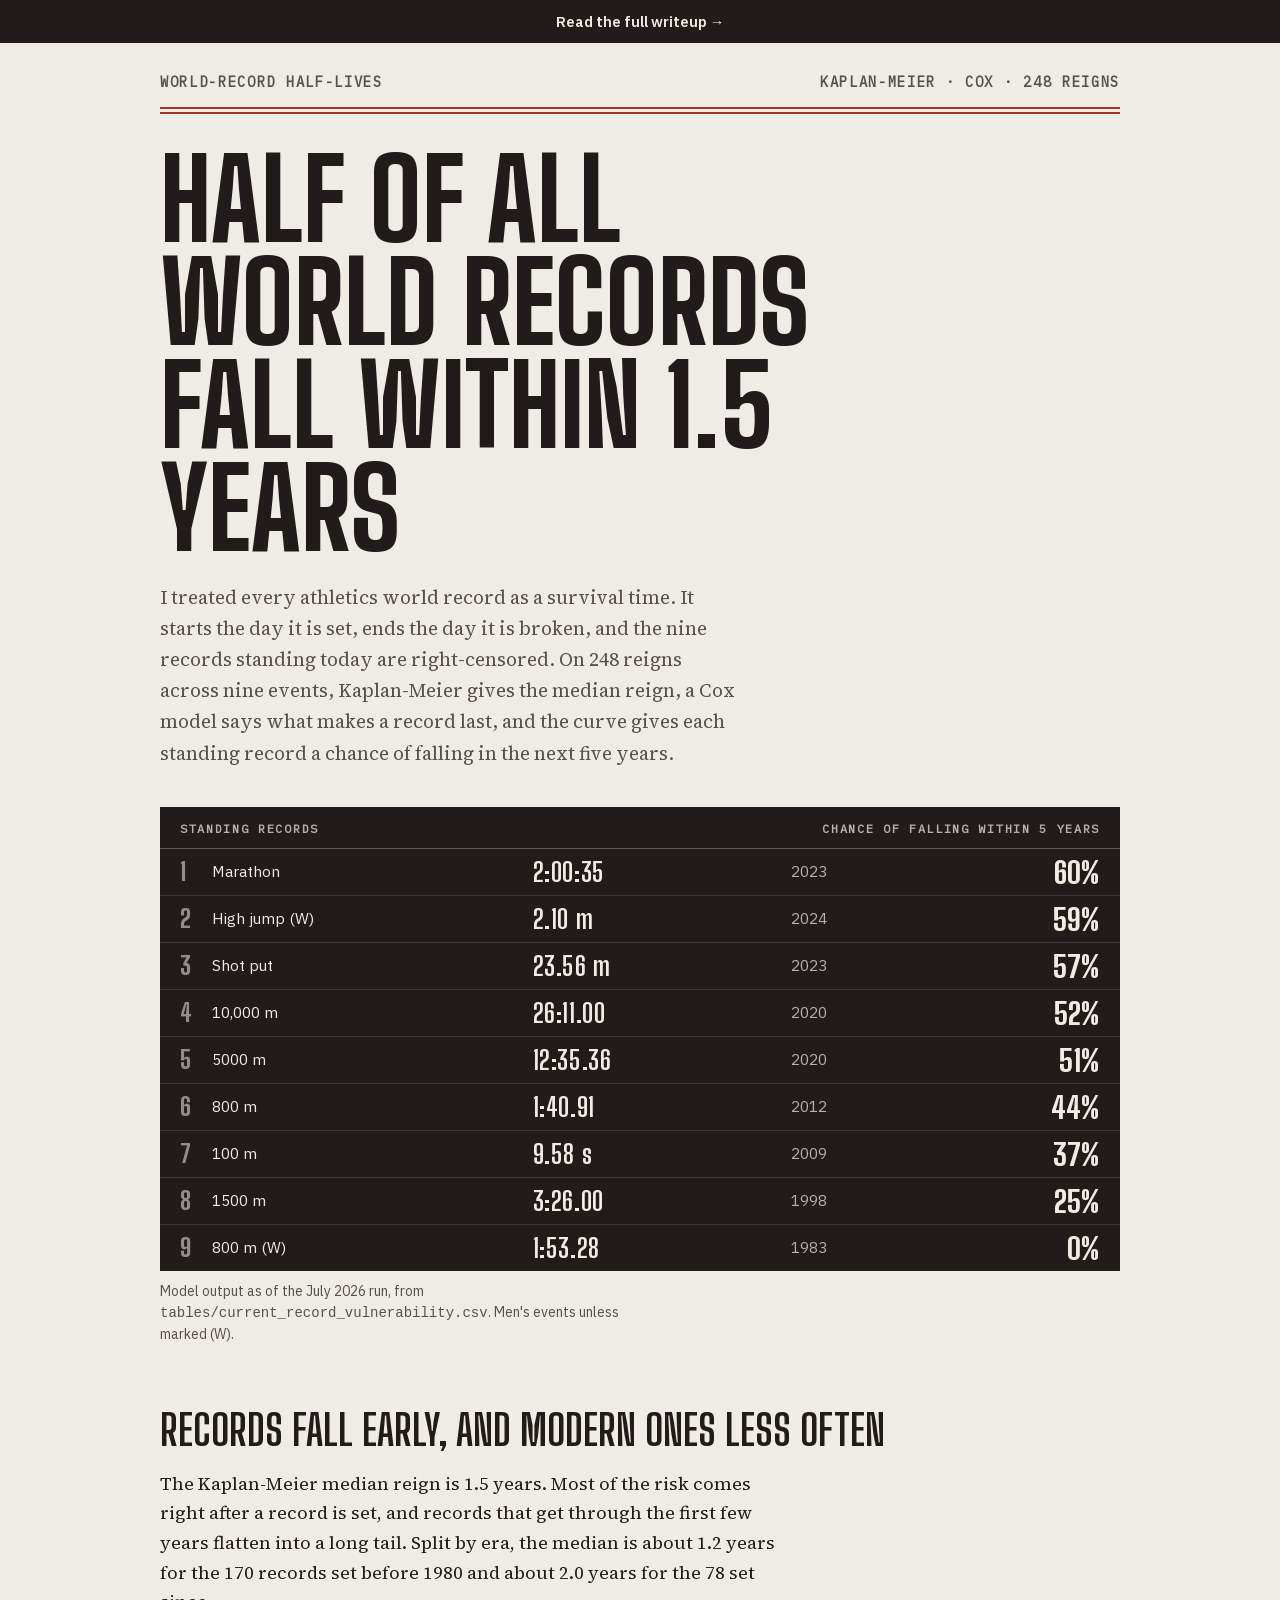
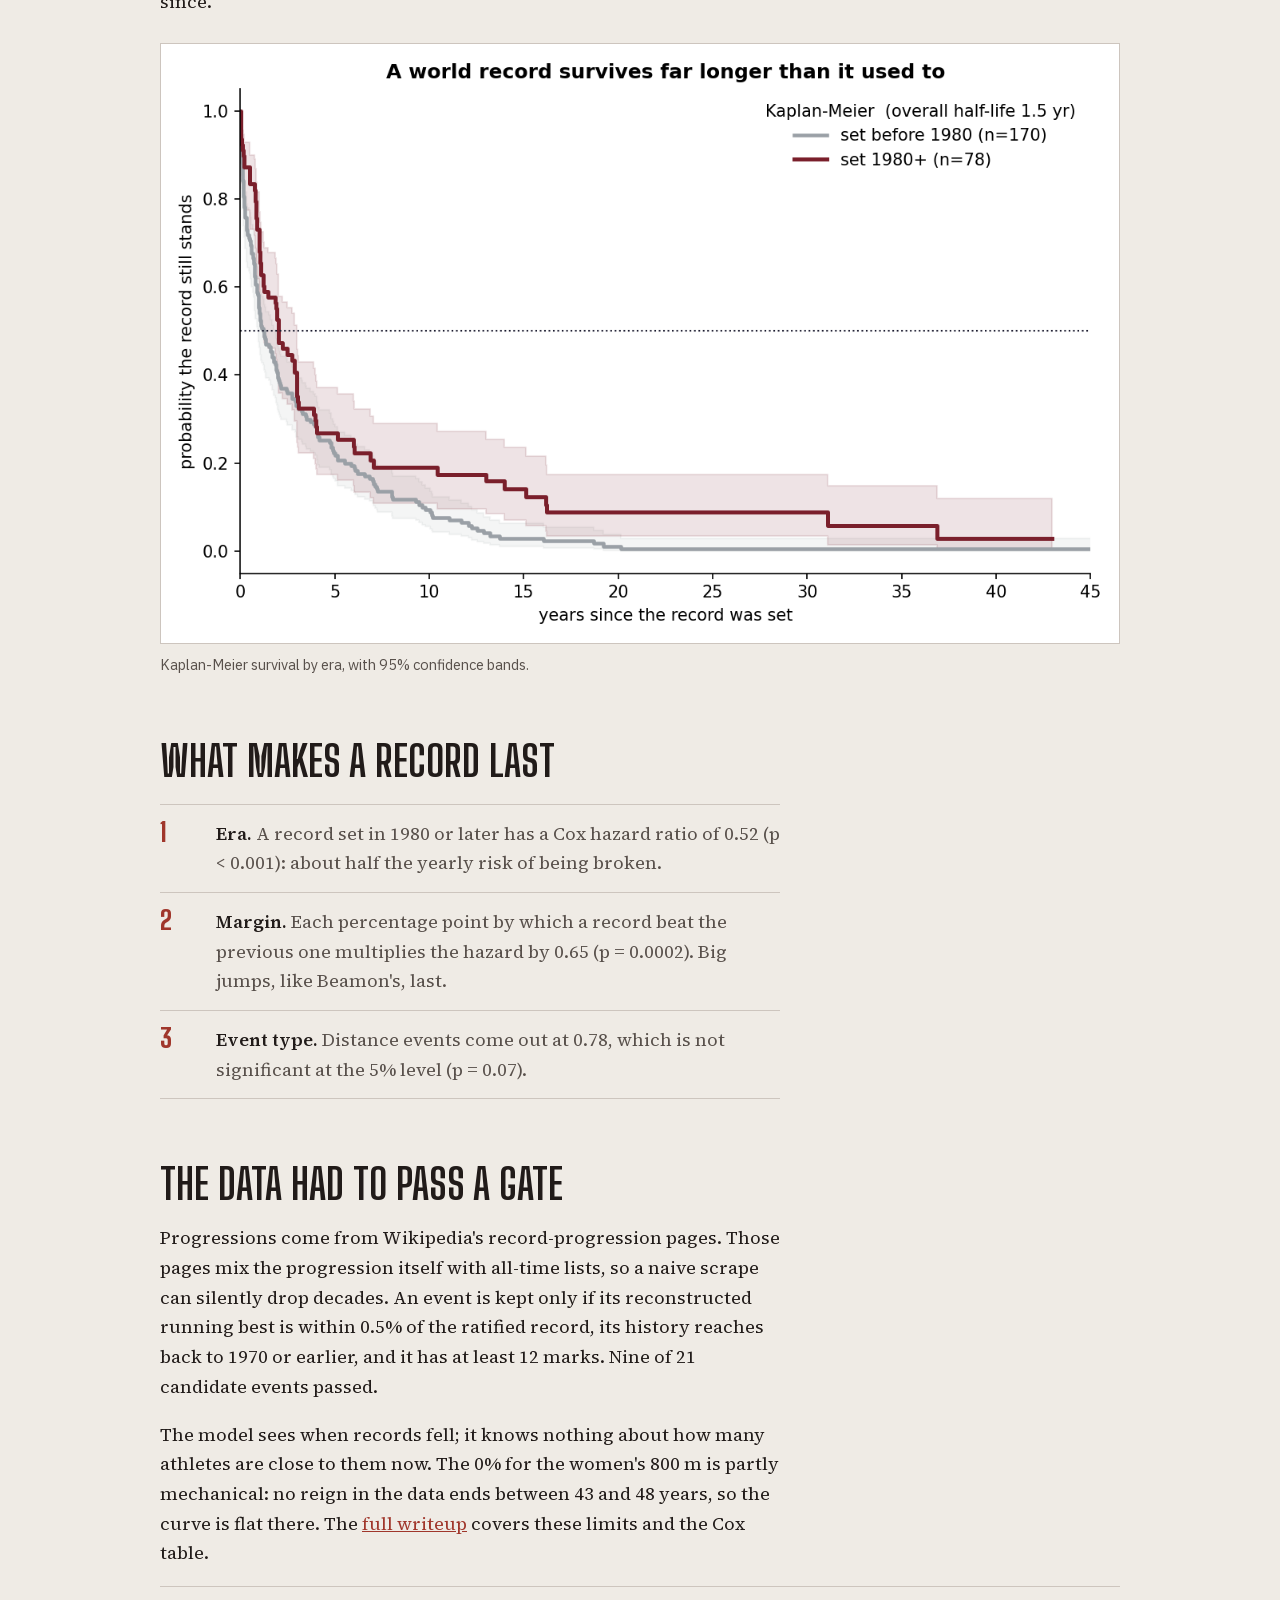
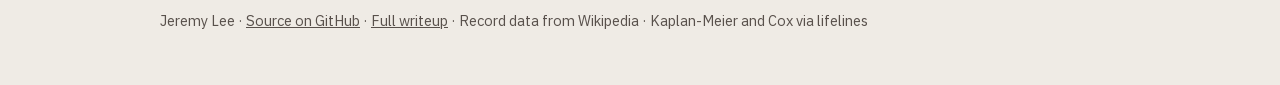
==== commit 6a65f428: "Rewrite README, write-up and page copy in plainer prose" ====
--- a/index.html
+++ b/index.html
@@ -97,11 +97,11 @@
   </ol>
 
   <h2>The data had to pass a gate</h2>
-  <p>Progressions come from Wikipedia's record-progression pages. Those pages mix the real progression
+  <p>Progressions come from Wikipedia's record-progression pages. Those pages mix the progression itself
   with all-time lists, so a naive scrape can silently drop decades. An event is kept only if its
   reconstructed running best is within 0.5% of the ratified record, its history reaches back to 1970
   or earlier, and it has at least 12 marks. Nine of 21 candidate events passed.</p>
-  <p>The model sees when records fell, not how many athletes are close to them now. The 0% for the
+  <p>The model sees when records fell; it knows nothing about how many athletes are close to them now. The 0% for the
   women's 800 m is partly mechanical: no reign in the data ends between 43 and 48 years, so the curve
   is flat there. The <a href="overview/">full writeup</a> covers these limits and the Cox table.</p>
 </main>
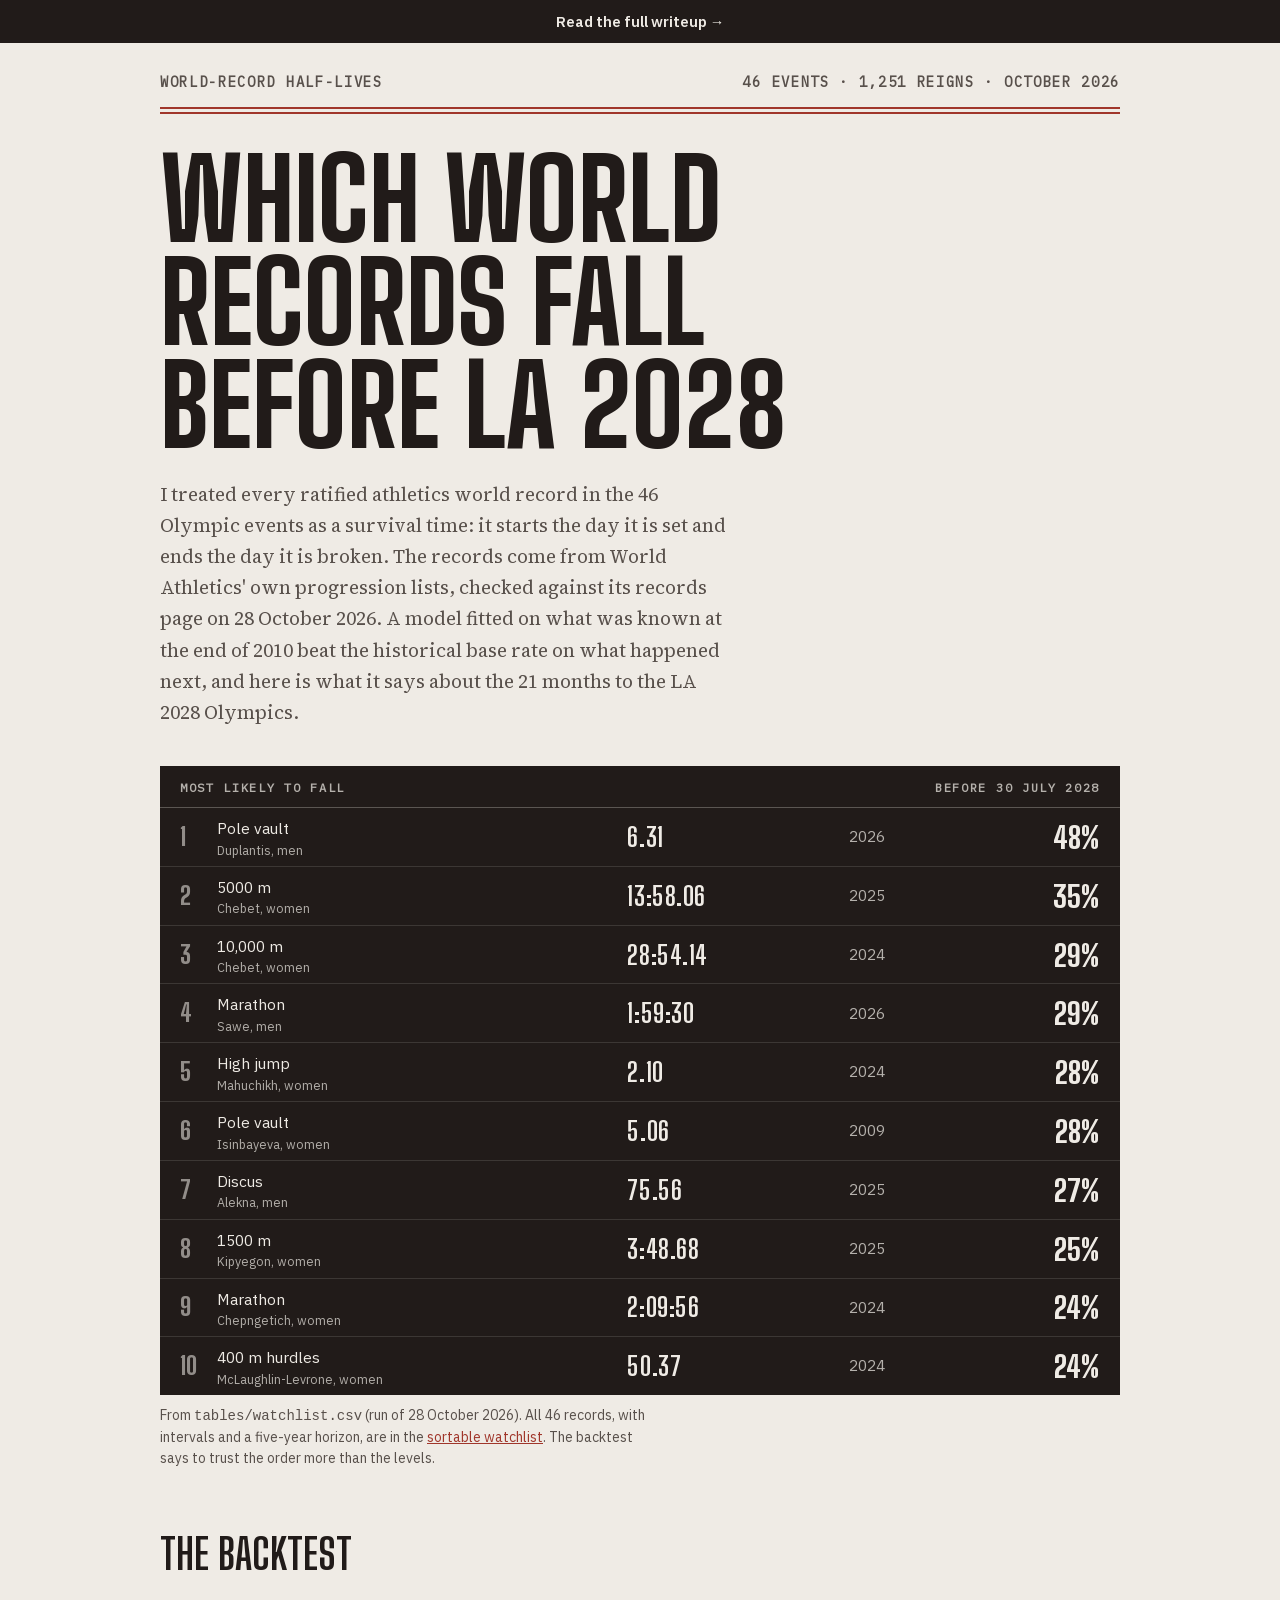
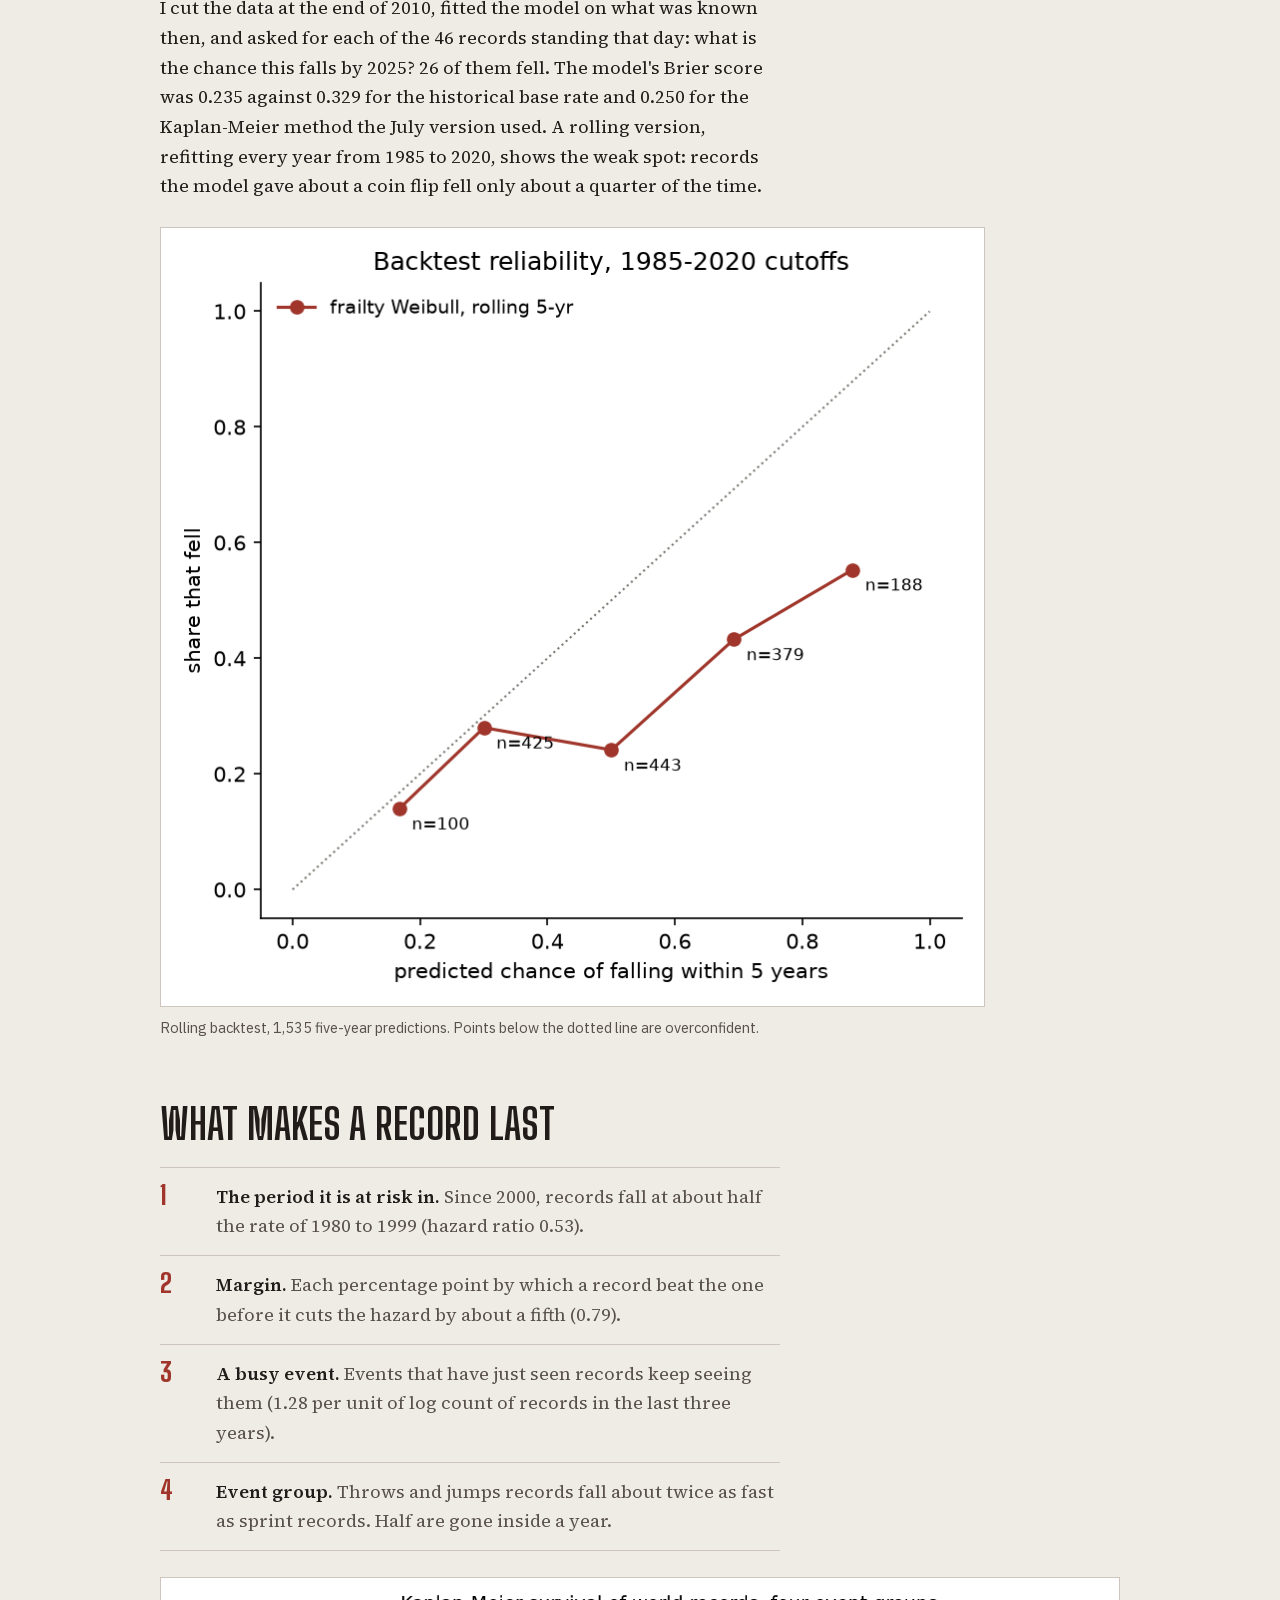
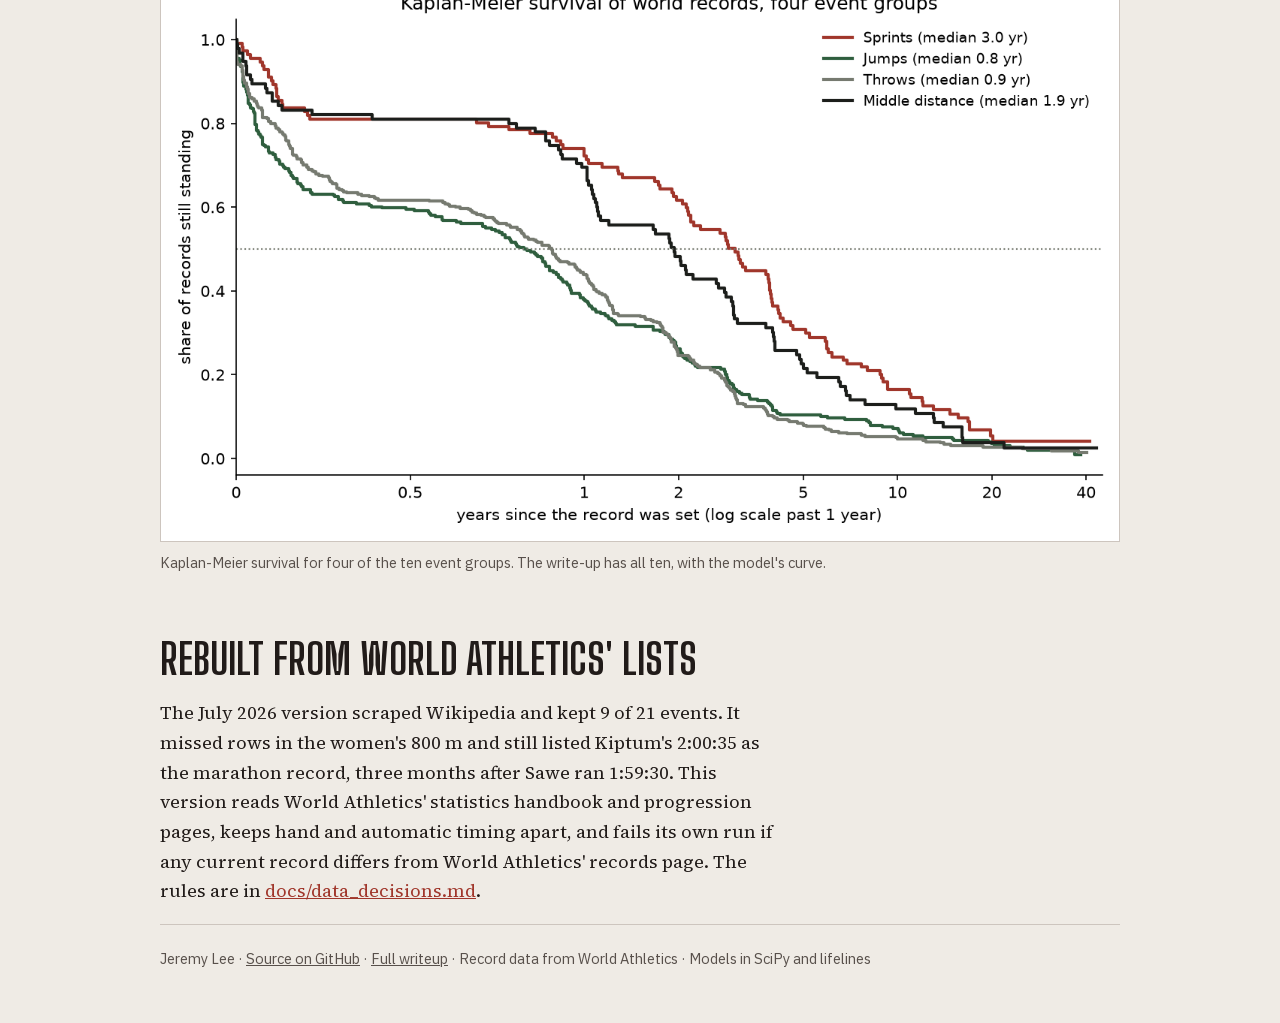
==== commit 2899396c: "Rebuild on World Athletics progressions for all 46 Olympic events Parse the Oregon22 handbook's offi" ====
--- a/index.html
+++ b/index.html
@@ -3,8 +3,8 @@
 <head>
 <meta charset="utf-8">
 <meta name="viewport" content="width=device-width, initial-scale=1">
-<title>World-record half-lives: how long athletics records stand</title>
-<meta name="description" content="A survival analysis of 248 athletics world-record reigns: Kaplan-Meier puts the median reign at 1.5 years, a Cox model finds records set since 1980 fall at about half the rate, and each standing record gets a five-year fall probability.">
+<title>World-record half-lives: which records fall before LA 2028</title>
+<meta name="description" content="Every ratified world record in 46 Olympic athletics events, modeled as survival times, backtested from 2010, with each standing record's chance of falling before the LA 2028 Olympics close.">
 <link rel="stylesheet" href="assets/family.css">
 <style>
   * { box-sizing: border-box; border-radius: 0; }
@@ -49,66 +49,75 @@
   footer { border-top: 1px solid var(--rule); margin-top: 70px; padding: 22px 0 54px;
            font: 400 14.5px/1.6 var(--font-body); color: var(--ink-2); }
   footer a { color: var(--ink-2); }
+  .board small { display: block; font: 400 12.5px/1.3 var(--font-body); color: color-mix(in srgb, var(--paper) 70%, var(--ink)); }
 </style>
 </head>
 <body>
 <a class="bar-link" href="overview/" data-overview-link>Read the full writeup&nbsp;&rarr;</a>
 
 <header class="wrap">
-  <div class="mast"><span>World-record half-lives</span><span>Kaplan-Meier · Cox · 248 reigns</span></div>
-  <h1>Half of all world records fall within 1.5 years</h1>
-  <p class="lede">I treated every athletics world record as a survival time. It starts the day it is
-  set, ends the day it is broken, and the nine records standing today are right-censored. On
-  248 reigns across nine events, Kaplan-Meier gives the median reign, a Cox model says what makes
-  a record last, and the curve gives each standing record a chance of falling in the next five years.</p>
+  <div class="mast"><span>World-record half-lives</span><span>46 events · 1,251 reigns · October 2026</span></div>
+  <h1>Which world records fall before LA 2028</h1>
+  <p class="lede">I treated every ratified athletics world record in the 46 Olympic events as a survival
+  time: it starts the day it is set and ends the day it is broken. The records come from World
+  Athletics' own progression lists, checked against its records page on 28 October 2026. A model fitted
+  on what was known at the end of 2010 beat the historical base rate on what happened next, and here is
+  what it says about the 21 months to the LA 2028 Olympics.</p>
 </header>
 
 <main class="wrap">
-  <div class="board" role="region" aria-label="Standing world records and their five-year fall probability" tabindex="0">
-    <div class="board-head"><span>Standing records</span><span>Chance of falling within 5 years</span></div>
+  <div class="board" role="region" aria-label="The ten standing records most likely to fall before the LA 2028 Olympics close" tabindex="0">
+    <div class="board-head"><span>Most likely to fall</span><span>Before 30 July 2028</span></div>
     <table>
-      <tr><td>1</td><td>Marathon</td><td class="mark">2:00:35</td><td class="yr">2023</td><td class="p">60%</td></tr>
-      <tr><td>2</td><td>High jump (W)</td><td class="mark">2.10 m</td><td class="yr">2024</td><td class="p">59%</td></tr>
-      <tr><td>3</td><td>Shot put</td><td class="mark">23.56 m</td><td class="yr">2023</td><td class="p">57%</td></tr>
-      <tr><td>4</td><td>10,000 m</td><td class="mark">26:11.00</td><td class="yr">2020</td><td class="p">52%</td></tr>
-      <tr><td>5</td><td>5000 m</td><td class="mark">12:35.36</td><td class="yr">2020</td><td class="p">51%</td></tr>
-      <tr><td>6</td><td>800 m</td><td class="mark">1:40.91</td><td class="yr">2012</td><td class="p">44%</td></tr>
-      <tr><td>7</td><td>100 m</td><td class="mark">9.58 s</td><td class="yr">2009</td><td class="p">37%</td></tr>
-      <tr><td>8</td><td>1500 m</td><td class="mark">3:26.00</td><td class="yr">1998</td><td class="p">25%</td></tr>
-      <tr><td>9</td><td>800 m (W)</td><td class="mark">1:53.28</td><td class="yr">1983</td><td class="p">0%</td></tr>
+      <tr><td>1</td><td>Pole vault<small>Duplantis, men</small></td><td class="mark">6.31</td><td class="yr">2026</td><td class="p">48%</td></tr>
+      <tr><td>2</td><td>5000 m<small>Chebet, women</small></td><td class="mark">13:58.06</td><td class="yr">2025</td><td class="p">35%</td></tr>
+      <tr><td>3</td><td>10,000 m<small>Chebet, women</small></td><td class="mark">28:54.14</td><td class="yr">2024</td><td class="p">29%</td></tr>
+      <tr><td>4</td><td>Marathon<small>Sawe, men</small></td><td class="mark">1:59:30</td><td class="yr">2026</td><td class="p">29%</td></tr>
+      <tr><td>5</td><td>High jump<small>Mahuchikh, women</small></td><td class="mark">2.10</td><td class="yr">2024</td><td class="p">28%</td></tr>
+      <tr><td>6</td><td>Pole vault<small>Isinbayeva, women</small></td><td class="mark">5.06</td><td class="yr">2009</td><td class="p">28%</td></tr>
+      <tr><td>7</td><td>Discus<small>Alekna, men</small></td><td class="mark">75.56</td><td class="yr">2025</td><td class="p">27%</td></tr>
+      <tr><td>8</td><td>1500 m<small>Kipyegon, women</small></td><td class="mark">3:48.68</td><td class="yr">2025</td><td class="p">25%</td></tr>
+      <tr><td>9</td><td>Marathon<small>Chepngetich, women</small></td><td class="mark">2:09:56</td><td class="yr">2024</td><td class="p">24%</td></tr>
+      <tr><td>10</td><td>400 m hurdles<small>McLaughlin-Levrone, women</small></td><td class="mark">50.37</td><td class="yr">2024</td><td class="p">24%</td></tr>
     </table>
   </div>
-  <p class="note">Model output as of the July 2026 run, from <code>tables/current_record_vulnerability.csv</code>. Men's events unless marked (W).</p>
+  <p class="note">From <code>tables/watchlist.csv</code> (run of 28 October 2026). All 46 records, with intervals and a five-year
+  horizon, are in the <a href="overview/#watchlist">sortable watchlist</a>. The backtest says to trust the order more than the levels.</p>
 
-  <h2>Records fall early, and modern ones less often</h2>
-  <p>The Kaplan-Meier median reign is 1.5 years. Most of the risk comes right after a record is set,
-  and records that get through the first few years flatten into a long tail. Split by era, the median
-  is about 1.2 years for the 170 records set before 1980 and about 2.0 years for the 78 set since.</p>
+  <h2>The backtest</h2>
+  <p>I cut the data at the end of 2010, fitted the model on what was known then, and asked for each of the 46
+  records standing that day: what is the chance this falls by 2025? 26 of them fell. The model's Brier score
+  was 0.235 against 0.329 for the historical base rate and 0.250 for the Kaplan-Meier method the July version
+  used. A rolling version, refitting every year from 1985 to 2020, shows the weak spot: records the model
+  gave about a coin flip fell only about a quarter of the time.</p>
   <figure>
-    <img width="1200" height="750" src="figures/record_survival.png" alt="Kaplan-Meier survival curves for world records set before 1980 and from 1980 on. Both fall below one half within about two years, and the post-1980 curve sits above the older one for most of the range.">
-    <figcaption>Kaplan-Meier survival by era, with 95% confidence bands.</figcaption>
+    <img width="825" height="780" src="figures/backtest_reliability.png" alt="Reliability plot of the rolling backtest. Below 40 percent predicted, the share of records that fell is close to the prediction; above that it falls well short, for example 24 percent observed where 50 percent was predicted.">
+    <figcaption>Rolling backtest, 1,535 five-year predictions. Points below the dotted line are overconfident.</figcaption>
   </figure>
 
   <h2>What makes a record last</h2>
   <ol class="facts">
-    <li><span><b>Era.</b> A record set in 1980 or later has a Cox hazard ratio of 0.52 (p &lt; 0.001): about half the yearly risk of being broken.</span></li>
-    <li><span><b>Margin.</b> Each percentage point by which a record beat the previous one multiplies the hazard by 0.65 (p = 0.0002). Big jumps, like Beamon's, last.</span></li>
-    <li><span><b>Event type.</b> Distance events come out at 0.78, which is not significant at the 5% level (p = 0.07).</span></li>
+    <li><span><b>The period it is at risk in.</b> Since 2000, records fall at about half the rate of 1980 to 1999 (hazard ratio 0.53).</span></li>
+    <li><span><b>Margin.</b> Each percentage point by which a record beat the one before it cuts the hazard by about a fifth (0.79).</span></li>
+    <li><span><b>A busy event.</b> Events that have just seen records keep seeing them (1.28 per unit of log count of records in the last three years).</span></li>
+    <li><span><b>Event group.</b> Throws and jumps records fall about twice as fast as sprint records. Half are gone inside a year.</span></li>
   </ol>
+  <figure>
+    <img width="1275" height="750" src="figures/survival_by_group.png" alt="Kaplan-Meier survival curves for sprints, middle distance, jumps and throws. Jumps and throws drop below one half before one year; sprints last longest with a median of about three years.">
+    <figcaption>Kaplan-Meier survival for four of the ten event groups. The write-up has all ten, with the model's curve.</figcaption>
+  </figure>
 
-  <h2>The data had to pass a gate</h2>
-  <p>Progressions come from Wikipedia's record-progression pages. Those pages mix the progression itself
-  with all-time lists, so a naive scrape can silently drop decades. An event is kept only if its
-  reconstructed running best is within 0.5% of the ratified record, its history reaches back to 1970
-  or earlier, and it has at least 12 marks. Nine of 21 candidate events passed.</p>
-  <p>The model sees when records fell; it knows nothing about how many athletes are close to them now. The 0% for the
-  women's 800 m is partly mechanical: no reign in the data ends between 43 and 48 years, so the curve
-  is flat there. The <a href="overview/">full writeup</a> covers these limits and the Cox table.</p>
+  <h2>Rebuilt from World Athletics' lists</h2>
+  <p>The July 2026 version scraped Wikipedia and kept 9 of 21 events. It missed rows in the women's 800 m and
+  still listed Kiptum's 2:00:35 as the marathon record, three months after Sawe ran 1:59:30. This version reads
+  World Athletics' statistics handbook and progression pages, keeps hand and automatic timing apart, and fails
+  its own run if any current record differs from World Athletics' records page. The rules are in
+  <a href="https://github.com/lyhjeremy/world-record-half-lives/blob/main/docs/data_decisions.md">docs/data_decisions.md</a>.</p>
 </main>
 
 <footer class="wrap">
   Jeremy Lee · <a href="https://github.com/lyhjeremy/world-record-half-lives">Source on GitHub</a> ·
-  <a href="overview/">Full writeup</a> · Record data from Wikipedia · Kaplan-Meier and Cox via lifelines
+  <a href="overview/">Full writeup</a> · Record data from World Athletics · Models in SciPy and lifelines
 </footer>
 </body>
 </html>
